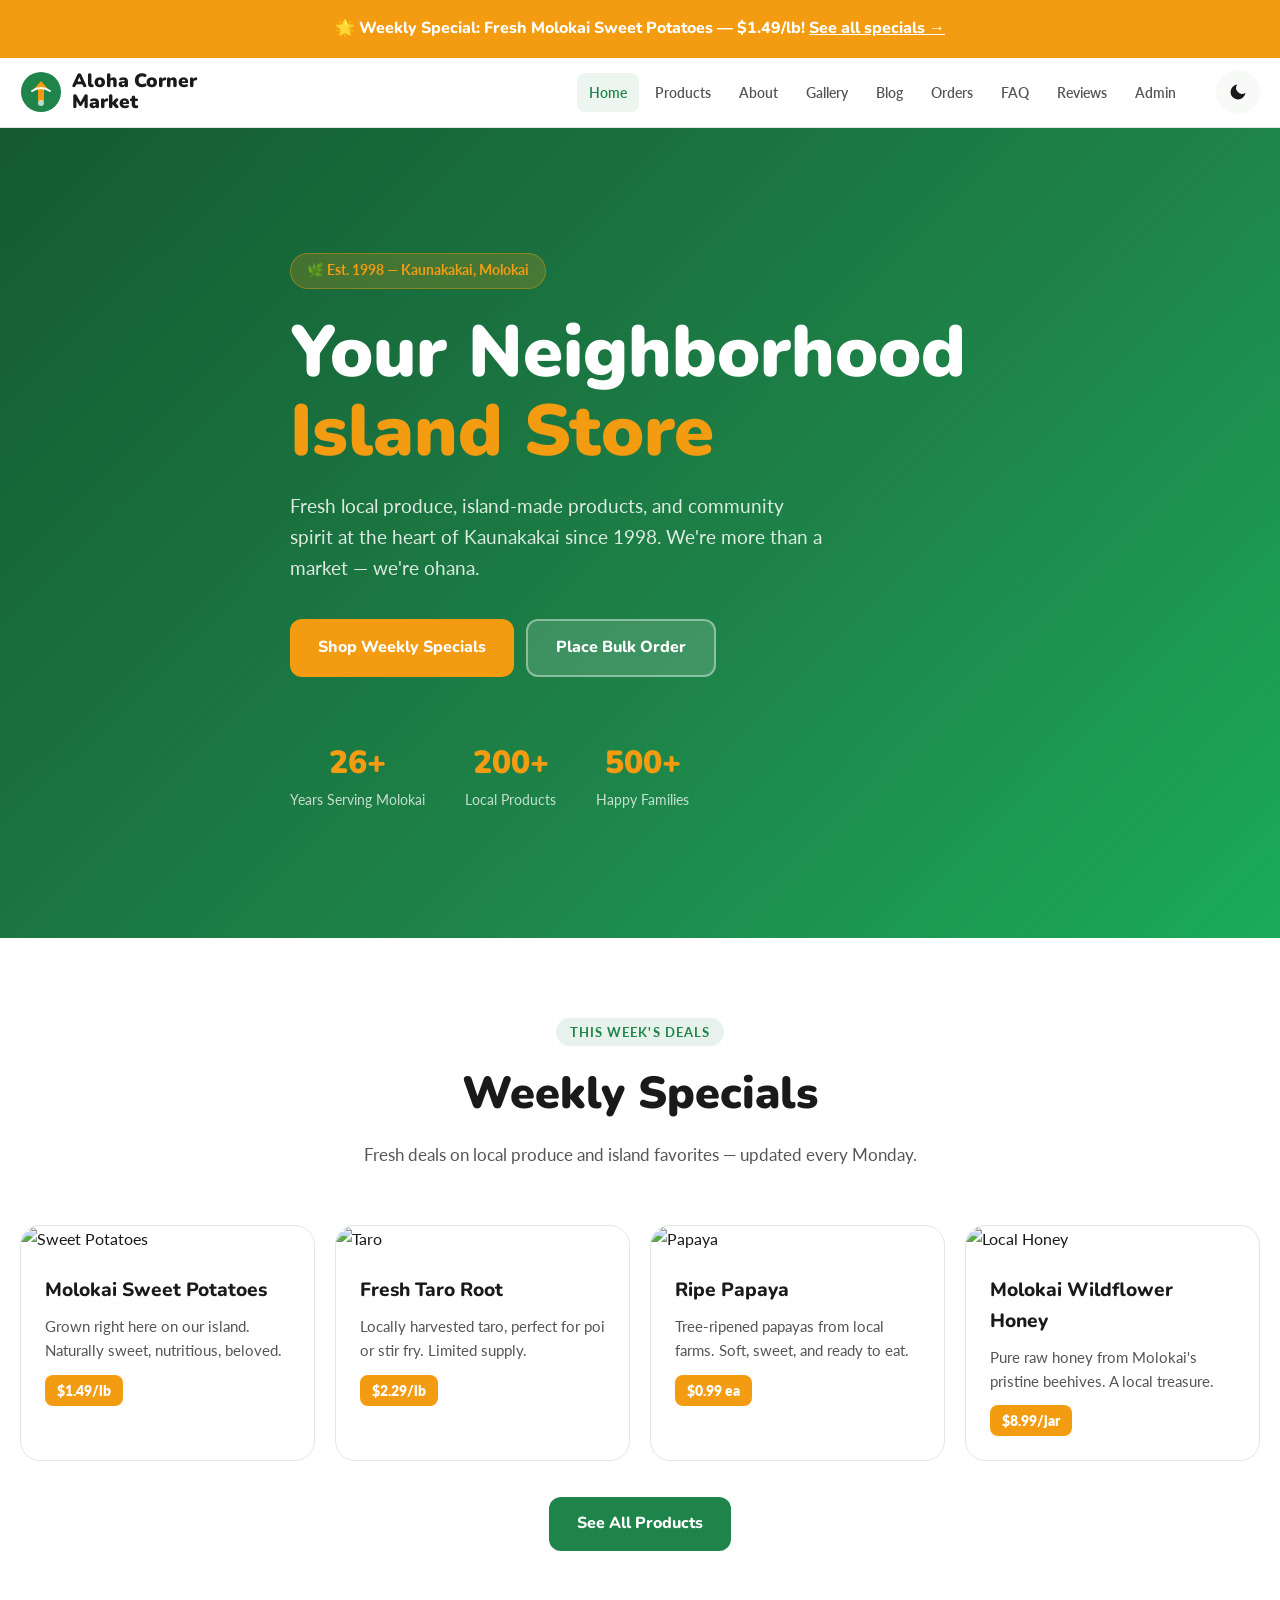
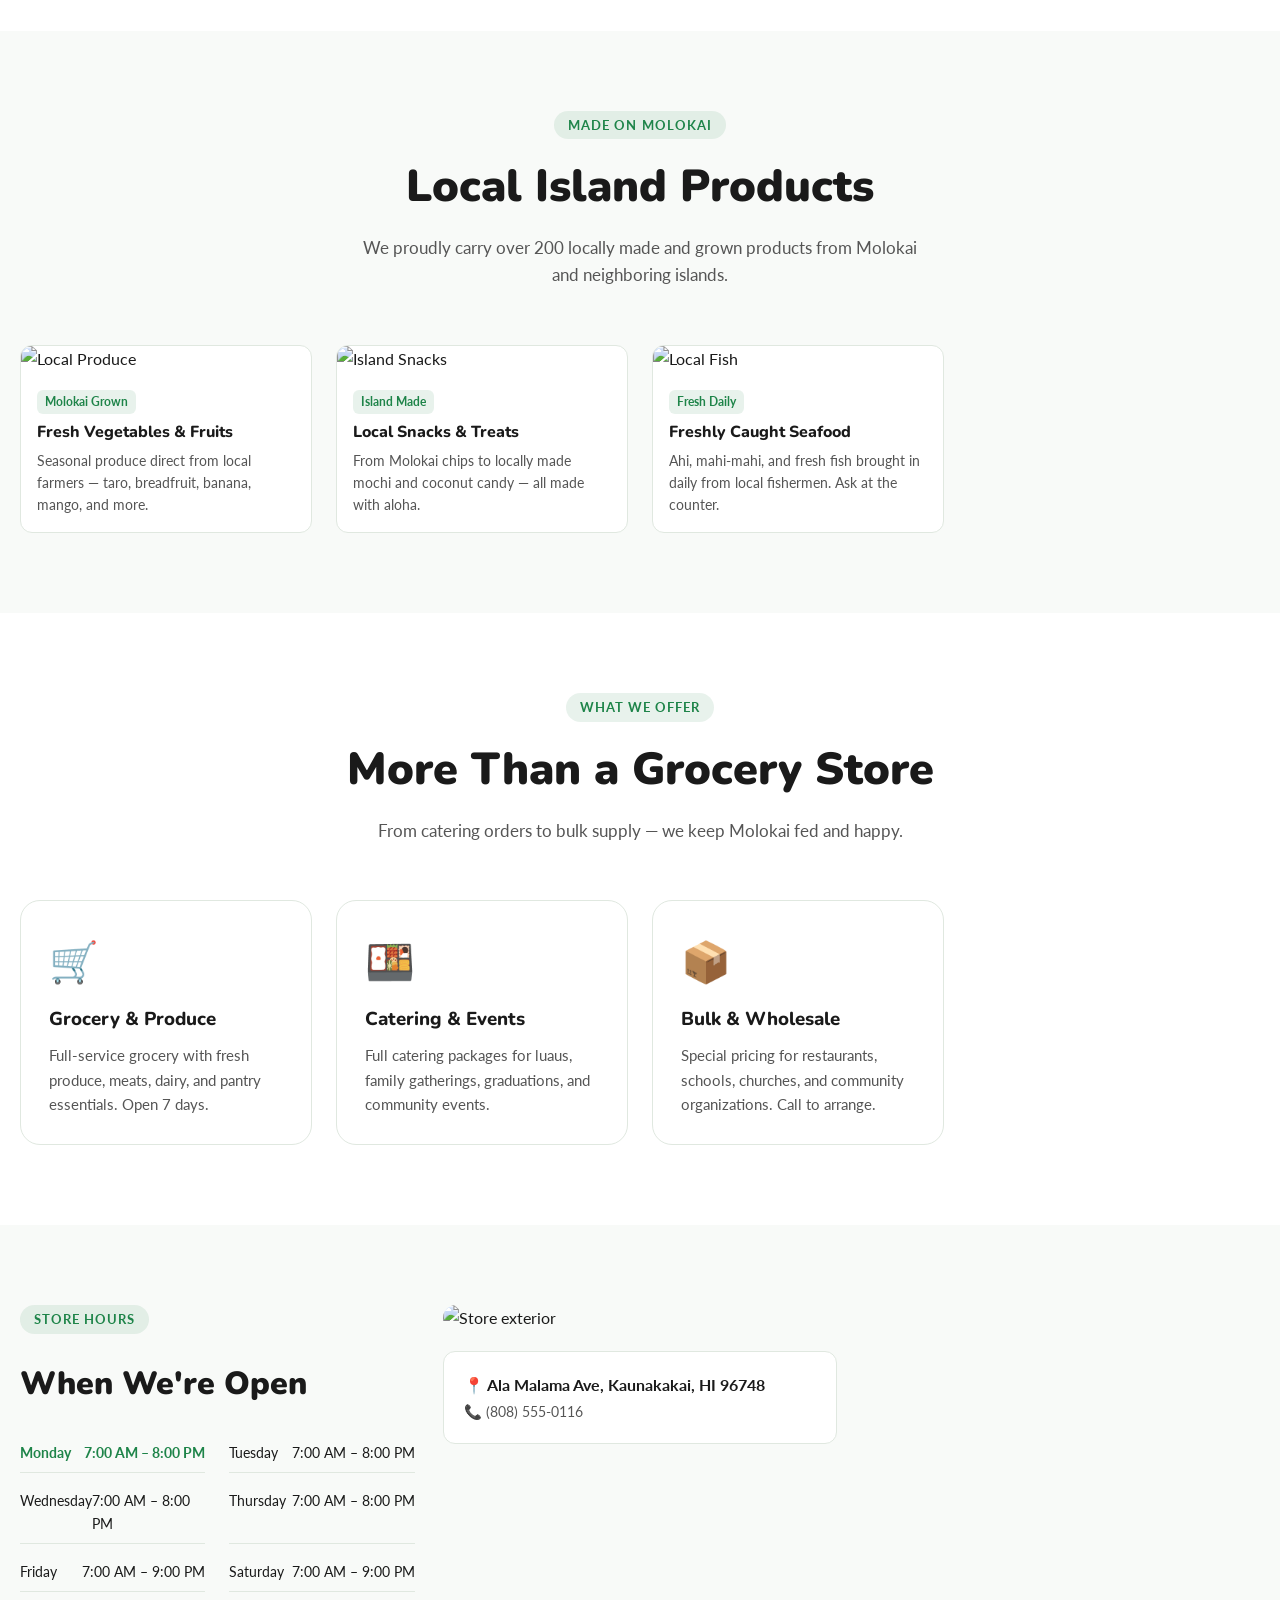
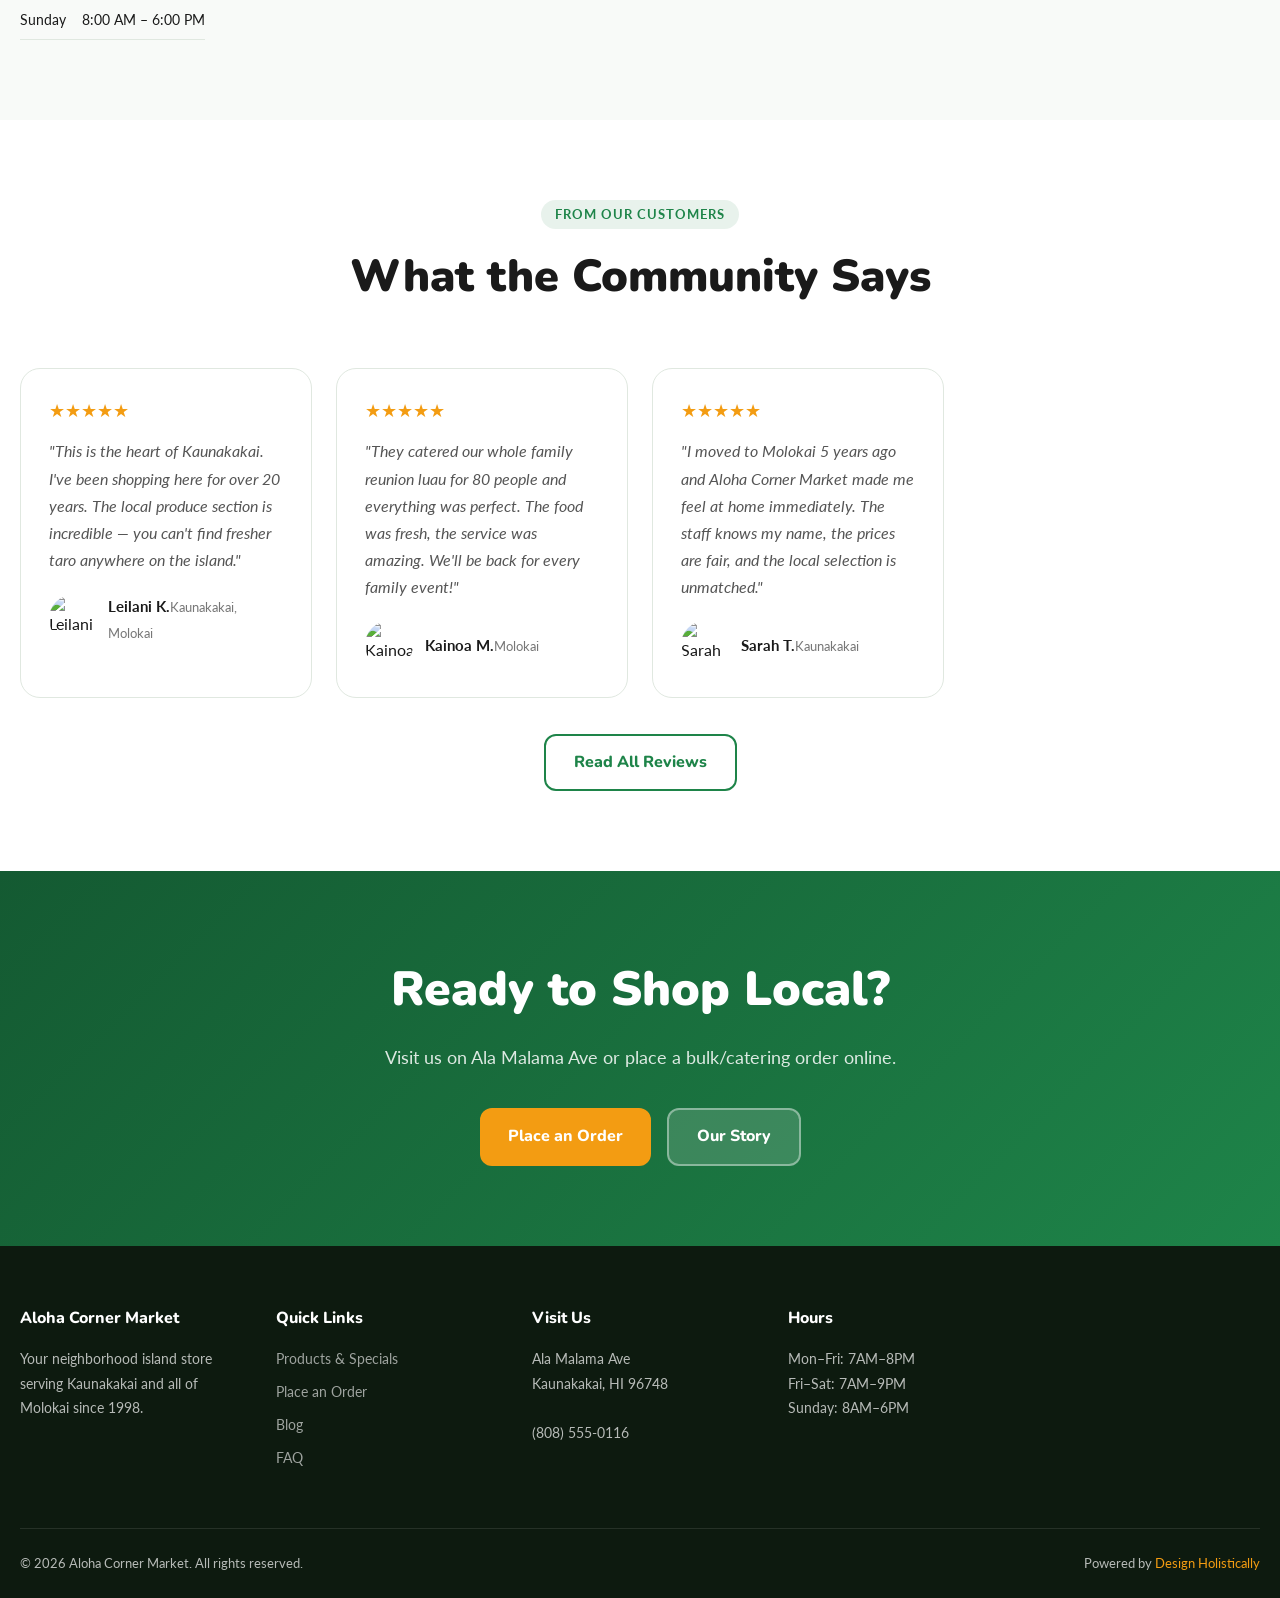
==== index.html @ c691e179 "Initial commit: Aloha Corner Market — Hawaii sample site (Kaunakakai, Molokai)" ====
<!DOCTYPE html>
<html lang="en" data-theme="light">
<head>
<meta charset="UTF-8"><meta name="viewport" content="width=device-width, initial-scale=1.0">
<title>Aloha Corner Market — Your Neighborhood Island Store | Kaunakakai, Molokai</title>
<meta name="description" content="Aloha Corner Market is Molokai's favorite neighborhood grocery store in Kaunakakai. Fresh local produce, island products, weekly specials, catering and bulk orders.">
<meta property="og:title" content="Aloha Corner Market — Your Neighborhood Island Store">
<meta property="og:description" content="Fresh local produce, island products & community spirit. Serving Kaunakakai, Molokai.">
<meta property="og:image" content="https://picsum.photos/1200/630?random=1602">
<meta property="og:type" content="website">
<link rel="stylesheet" href="css/style.css">
<script type="application/ld+json">{"@context":"https://schema.org","@type":"GroceryStore","name":"Aloha Corner Market","image":"https://picsum.photos/800/600?random=1603","address":{"@type":"PostalAddress","streetAddress":"Ala Malama Ave","addressLocality":"Kaunakakai","addressRegion":"HI","postalCode":"96748"},"telephone":"(808) 555-0116","openingHours":["Mo-Sa 07:00-20:00","Su 08:00-18:00"],"priceRange":"$"}</script>
</head>
<body>
<div class="specials-banner">🌟 Weekly Special: Fresh Molokai Sweet Potatoes — $1.49/lb! <a href="services.html">See all specials →</a></div>

<header class="site-header">
  <div class="header-inner">
    <a href="index.html" class="logo-wrap" aria-label="Aloha Corner Market Home">
      <svg width="42" height="42" viewBox="0 0 42 42" fill="none" aria-hidden="true">
        <circle cx="21" cy="21" r="20" fill="#1E8449"/>
        <path d="M21 10 L28 18 L24 18 L24 30 L18 30 L18 18 L14 18 Z" fill="#F39C12"/>
        <path d="M12 20 Q21 14 30 20" stroke="white" stroke-width="2" fill="none" stroke-linecap="round"/>
        <circle cx="21" cy="32" r="3" fill="white" opacity="0.7"/>
      </svg>
      <span>Aloha Corner<br>Market</span>
    </a>
    <nav class="nav-links" aria-label="Main navigation">
      <a href="index.html">Home</a>
      <a href="services.html">Products</a>
      <a href="about.html">About</a>
      <a href="gallery.html">Gallery</a>
      <a href="blog.html">Blog</a>
      <a href="booking.html">Orders</a>
      <a href="faq.html">FAQ</a>
      <a href="reviews.html">Reviews</a>
      <a href="admin.html">Admin</a>
    </nav>
    <div class="header-actions">
      <button class="btn-dark-toggle" id="darkToggle" aria-label="Toggle dark mode">
        <svg viewBox="0 0 24 24"><path d="M21 12.79A9 9 0 1111.21 3 7 7 0 0021 12.79z"/></svg>
      </button>
      <button class="hamburger" id="hamburger" aria-label="Open menu" aria-expanded="false">
        <span></span><span></span><span></span>
      </button>
    </div>
  </div>
</header>
<nav class="mobile-nav" id="mobileNav">
  <a href="index.html">Home</a>
  <a href="services.html">Products</a>
  <a href="about.html">About</a>
  <a href="gallery.html">Gallery</a>
  <a href="blog.html">Blog</a>
  <a href="booking.html">Orders</a>
  <a href="faq.html">FAQ</a>
  <a href="reviews.html">Reviews</a>
  <a href="admin.html">Admin</a>
</nav>

<section class="hero">
  <div class="hero-bg"></div>
  <div class="hero-content">
    <div class="hero-badge">🌿 Est. 1998 — Kaunakakai, Molokai</div>
    <h1>Your Neighborhood <span>Island Store</span></h1>
    <p>Fresh local produce, island-made products, and community spirit at the heart of Kaunakakai since 1998. We're more than a market — we're ohana.</p>
    <div class="hero-ctas">
      <a href="services.html" class="btn btn-accent">Shop Weekly Specials</a>
      <a href="booking.html" class="btn btn-ghost">Place Bulk Order</a>
    </div>
    <div class="hero-stats">
      <div class="hero-stat"><div class="num">26+</div><div class="lbl">Years Serving Molokai</div></div>
      <div class="hero-stat"><div class="num">200+</div><div class="lbl">Local Products</div></div>
      <div class="hero-stat"><div class="num">500+</div><div class="lbl">Happy Families</div></div>
    </div>
  </div>
</section>

<!-- Weekly Specials -->
<section class="section">
  <div class="container">
    <div class="section-header fade-up">
      <div class="section-tag">This Week's Deals</div>
      <h2>Weekly Specials</h2>
      <p>Fresh deals on local produce and island favorites — updated every Monday.</p>
    </div>
    <div class="grid-4">
      <div class="card fade-up">
        <img src="https://picsum.photos/400/300?random=1604" alt="Sweet Potatoes" class="card-img">
        <div class="card-body"><h3>Molokai Sweet Potatoes</h3><p>Grown right here on our island. Naturally sweet, nutritious, beloved.</p><span class="price-tag">$1.49/lb</span></div>
      </div>
      <div class="card fade-up">
        <img src="https://picsum.photos/400/300?random=1605" alt="Taro" class="card-img">
        <div class="card-body"><h3>Fresh Taro Root</h3><p>Locally harvested taro, perfect for poi or stir fry. Limited supply.</p><span class="price-tag">$2.29/lb</span></div>
      </div>
      <div class="card fade-up">
        <img src="https://picsum.photos/400/300?random=1606" alt="Papaya" class="card-img">
        <div class="card-body"><h3>Ripe Papaya</h3><p>Tree-ripened papayas from local farms. Soft, sweet, and ready to eat.</p><span class="price-tag">$0.99 ea</span></div>
      </div>
      <div class="card fade-up">
        <img src="https://picsum.photos/400/300?random=1607" alt="Local Honey" class="card-img">
        <div class="card-body"><h3>Molokai Wildflower Honey</h3><p>Pure raw honey from Molokai's pristine beehives. A local treasure.</p><span class="price-tag">$8.99/jar</span></div>
      </div>
    </div>
    <div style="text-align:center;margin-top:36px"><a href="services.html" class="btn btn-primary">See All Products</a></div>
  </div>
</section>

<!-- Local Products -->
<section class="section section-alt">
  <div class="container">
    <div class="section-header fade-up">
      <div class="section-tag">Made on Molokai</div>
      <h2>Local Island Products</h2>
      <p>We proudly carry over 200 locally made and grown products from Molokai and neighboring islands.</p>
    </div>
    <div class="grid-3">
      <div class="product-card fade-up">
        <img src="https://picsum.photos/400/280?random=1608" alt="Local Produce">
        <div class="product-card-body">
          <div class="local-tag">Molokai Grown</div>
          <h4>Fresh Vegetables & Fruits</h4>
          <p>Seasonal produce direct from local farmers — taro, breadfruit, banana, mango, and more.</p>
        </div>
      </div>
      <div class="product-card fade-up">
        <img src="https://picsum.photos/400/280?random=1609" alt="Island Snacks">
        <div class="product-card-body">
          <div class="local-tag">Island Made</div>
          <h4>Local Snacks & Treats</h4>
          <p>From Molokai chips to locally made mochi and coconut candy — all made with aloha.</p>
        </div>
      </div>
      <div class="product-card fade-up">
        <img src="https://picsum.photos/400/280?random=1610" alt="Local Fish">
        <div class="product-card-body">
          <div class="local-tag">Fresh Daily</div>
          <h4>Freshly Caught Seafood</h4>
          <p>Ahi, mahi-mahi, and fresh fish brought in daily from local fishermen. Ask at the counter.</p>
        </div>
      </div>
    </div>
  </div>
</section>

<!-- Services Overview -->
<section class="section">
  <div class="container">
    <div class="section-header fade-up">
      <div class="section-tag">What We Offer</div>
      <h2>More Than a Grocery Store</h2>
      <p>From catering orders to bulk supply — we keep Molokai fed and happy.</p>
    </div>
    <div class="grid-3">
      <div class="card fade-up" style="padding:28px;border-radius:var(--radius-lg)">
        <div style="font-size:2.5rem;margin-bottom:12px">🛒</div>
        <h3 style="font-family:'Nunito',sans-serif;font-weight:800;margin-bottom:8px">Grocery & Produce</h3>
        <p style="color:var(--text-muted);font-size:0.95rem">Full-service grocery with fresh produce, meats, dairy, and pantry essentials. Open 7 days.</p>
      </div>
      <div class="card fade-up" style="padding:28px;border-radius:var(--radius-lg)">
        <div style="font-size:2.5rem;margin-bottom:12px">🍱</div>
        <h3 style="font-family:'Nunito',sans-serif;font-weight:800;margin-bottom:8px">Catering & Events</h3>
        <p style="color:var(--text-muted);font-size:0.95rem">Full catering packages for luaus, family gatherings, graduations, and community events.</p>
      </div>
      <div class="card fade-up" style="padding:28px;border-radius:var(--radius-lg)">
        <div style="font-size:2.5rem;margin-bottom:12px">📦</div>
        <h3 style="font-family:'Nunito',sans-serif;font-weight:800;margin-bottom:8px">Bulk & Wholesale</h3>
        <p style="color:var(--text-muted);font-size:0.95rem">Special pricing for restaurants, schools, churches, and community organizations. Call to arrange.</p>
      </div>
    </div>
  </div>
</section>

<!-- Hours & Location -->
<section class="section section-alt">
  <div class="container">
    <div class="grid-2">
      <div class="fade-up">
        <div class="section-tag">Store Hours</div>
        <h2 style="font-family:'Nunito',sans-serif;font-weight:900;font-size:2rem;margin:12px 0 24px">When We're Open</h2>
        <div class="hours-grid">
          <div class="hours-row"><span class="today">Monday</span><span class="today">7:00 AM – 8:00 PM</span></div>
          <div class="hours-row"><span>Tuesday</span><span>7:00 AM – 8:00 PM</span></div>
          <div class="hours-row"><span>Wednesday</span><span>7:00 AM – 8:00 PM</span></div>
          <div class="hours-row"><span>Thursday</span><span>7:00 AM – 8:00 PM</span></div>
          <div class="hours-row"><span>Friday</span><span>7:00 AM – 9:00 PM</span></div>
          <div class="hours-row"><span>Saturday</span><span>7:00 AM – 9:00 PM</span></div>
          <div class="hours-row"><span>Sunday</span><span>8:00 AM – 6:00 PM</span></div>
        </div>
      </div>
      <div class="fade-up">
        <img src="https://picsum.photos/600/400?random=1611" alt="Store exterior" style="width:100%;border-radius:var(--radius-lg);object-fit:cover;aspect-ratio:4/3;">
        <div style="margin-top:20px;padding:20px;background:var(--bg-card);border:1px solid var(--border);border-radius:var(--radius)">
          <strong style="font-size:1rem">📍 Ala Malama Ave, Kaunakakai, HI 96748</strong><br>
          <span style="color:var(--text-muted);font-size:0.9rem">📞 (808) 555-0116</span>
        </div>
      </div>
    </div>
  </div>
</section>

<!-- Testimonials -->
<section class="section">
  <div class="container">
    <div class="section-header fade-up">
      <div class="section-tag">From Our Customers</div>
      <h2>What the Community Says</h2>
    </div>
    <div class="grid-3">
      <div class="testimonial-card fade-up">
        <div class="stars">★★★★★</div>
        <p>"This is the heart of Kaunakakai. I've been shopping here for over 20 years. The local produce section is incredible — you can't find fresher taro anywhere on the island."</p>
        <div class="testi-author"><img src="https://picsum.photos/48/48?random=1612" alt="Leilani K"><div><strong>Leilani K.</strong><span>Kaunakakai, Molokai</span></div></div>
      </div>
      <div class="testimonial-card fade-up">
        <div class="stars">★★★★★</div>
        <p>"They catered our whole family reunion luau for 80 people and everything was perfect. The food was fresh, the service was amazing. We'll be back for every family event!"</p>
        <div class="testi-author"><img src="https://picsum.photos/48/48?random=1613" alt="Kainoa M"><div><strong>Kainoa M.</strong><span>Molokai</span></div></div>
      </div>
      <div class="testimonial-card fade-up">
        <div class="stars">★★★★★</div>
        <p>"I moved to Molokai 5 years ago and Aloha Corner Market made me feel at home immediately. The staff knows my name, the prices are fair, and the local selection is unmatched."</p>
        <div class="testi-author"><img src="https://picsum.photos/48/48?random=1614" alt="Sarah T"><div><strong>Sarah T.</strong><span>Kaunakakai</span></div></div>
      </div>
    </div>
    <div style="text-align:center;margin-top:36px"><a href="reviews.html" class="btn btn-outline">Read All Reviews</a></div>
  </div>
</section>

<!-- CTA -->
<section class="cta-section">
  <div class="container">
    <h2>Ready to Shop Local?</h2>
    <p>Visit us on Ala Malama Ave or place a bulk/catering order online.</p>
    <div style="display:flex;gap:16px;justify-content:center;flex-wrap:wrap">
      <a href="booking.html" class="btn btn-accent">Place an Order</a>
      <a href="about.html" class="btn btn-ghost">Our Story</a>
    </div>
  </div>
</section>

<footer class="site-footer">
  <div class="footer-grid">
    <div class="footer-col">
      <h4>Aloha Corner Market</h4>
      <p>Your neighborhood island store serving Kaunakakai and all of Molokai since 1998.</p>
    </div>
    <div class="footer-col">
      <h4>Quick Links</h4>
      <a href="services.html">Products & Specials</a>
      <a href="booking.html">Place an Order</a>
      <a href="blog.html">Blog</a>
      <a href="faq.html">FAQ</a>
    </div>
    <div class="footer-col">
      <h4>Visit Us</h4>
      <p>Ala Malama Ave<br>Kaunakakai, HI 96748<br><br>(808) 555-0116</p>
    </div>
    <div class="footer-col">
      <h4>Hours</h4>
      <p>Mon–Fri: 7AM–8PM<br>Fri–Sat: 7AM–9PM<br>Sunday: 8AM–6PM</p>
    </div>
  </div>
  <div class="footer-bottom">
    <span>© 2026 Aloha Corner Market. All rights reserved.</span>
    <span>Powered by <a href="https://designholistically.com" target="_blank">Design Holistically</a></span>
  </div>
</footer>
<button class="back-to-top" id="backToTop" aria-label="Back to top">↑</button>
<script src="js/main.js"></script>
</body>
</html>
---- css/style.css ----
@import url('https://fonts.googleapis.com/css2?family=Nunito:wght@400;600;700;800;900&family=Lato:wght@400;700&display=swap');

:root {
  --primary: #1E8449;
  --primary-dark: #145a32;
  --primary-light: #27ae60;
  --accent: #F39C12;
  --accent-dark: #d68910;
  --bg: #ffffff;
  --bg-alt: #f8faf8;
  --bg-card: #ffffff;
  --text: #1a1a1a;
  --text-muted: #555;
  --text-light: #777;
  --border: #e0e8e0;
  --shadow: 0 2px 16px rgba(30,132,73,0.08);
  --shadow-lg: 0 8px 40px rgba(30,132,73,0.13);
  --radius: 12px;
  --radius-lg: 20px;
  --header-h: 70px;
  --transition: 0.3s cubic-bezier(0.4,0,0.2,1);
}

[data-theme="dark"] {
  --bg: #0f1a12;
  --bg-alt: #162019;
  --bg-card: #1a2d1c;
  --text: #edf7ef;
  --text-muted: #a8c4aa;
  --text-light: #7a9e7e;
  --border: #2a4030;
  --shadow: 0 2px 16px rgba(0,0,0,0.3);
  --shadow-lg: 0 8px 40px rgba(0,0,0,0.4);
}

*, *::before, *::after { box-sizing: border-box; margin: 0; padding: 0; }
html { scroll-behavior: smooth; font-size: 16px; }
body { font-family: 'Lato', sans-serif; background: var(--bg); color: var(--text); line-height: 1.6; transition: background var(--transition), color var(--transition); }

/* HEADER */
.site-header {
  position: sticky; top: 0; z-index: 1000;
  height: var(--header-h);
  background: rgba(255,255,255,0.92);
  backdrop-filter: blur(12px);
  border-bottom: 1px solid var(--border);
  display: flex; align-items: center;
  transition: background var(--transition);
}
[data-theme="dark"] .site-header { background: rgba(15,26,18,0.92); }
.header-inner { width: 100%; max-width: 1280px; margin: 0 auto; padding: 0 20px; display: flex; align-items: center; gap: 16px; }
.logo-wrap { display: flex; align-items: center; gap: 10px; text-decoration: none; color: var(--text); }
.logo-wrap span { font-family: 'Nunito', sans-serif; font-weight: 900; font-size: 1.2rem; line-height: 1.1; }
.nav-links { display: flex; align-items: center; gap: 4px; margin-left: auto; }
.nav-links a { padding: 8px 12px; border-radius: 8px; text-decoration: none; color: var(--text-muted); font-weight: 600; font-size: 0.9rem; transition: color var(--transition), background var(--transition); white-space: nowrap; }
.nav-links a:hover, .nav-links a.active { color: var(--primary); background: rgba(30,132,73,0.08); }
.header-actions { display: flex; align-items: center; gap: 8px; margin-left: 12px; }
.btn-dark-toggle { width: 44px; height: 44px; border: none; background: var(--bg-alt); border-radius: 50%; cursor: pointer; display: flex; align-items: center; justify-content: center; transition: background var(--transition); }
.btn-dark-toggle:hover { background: var(--border); }
.btn-dark-toggle svg { width: 20px; height: 20px; fill: var(--text); transition: fill var(--transition); }
.hamburger { display: none; flex-direction: column; gap: 5px; background: none; border: none; cursor: pointer; padding: 10px; width: 44px; height: 44px; align-items: center; justify-content: center; }
.hamburger span { display: block; width: 22px; height: 2px; background: var(--text); border-radius: 2px; transition: all var(--transition); }

/* MOBILE NAV */
.mobile-nav { display: none; position: fixed; inset: 0; top: var(--header-h); background: var(--bg); z-index: 999; padding: 24px 20px; flex-direction: column; gap: 8px; overflow-y: auto; }
.mobile-nav.open { display: flex; }
.mobile-nav a { padding: 14px 16px; border-radius: var(--radius); text-decoration: none; color: var(--text); font-weight: 700; font-size: 1.1rem; border: 1px solid var(--border); }
.mobile-nav a:hover { background: var(--primary); color: #fff; border-color: var(--primary); }

/* BUTTONS */
.btn { display: inline-flex; align-items: center; justify-content: center; gap: 8px; padding: 14px 28px; border-radius: var(--radius); font-family: 'Nunito', sans-serif; font-weight: 800; font-size: 1rem; cursor: pointer; text-decoration: none; border: none; transition: all var(--transition); min-height: 44px; }
.btn-primary { background: var(--primary); color: #fff; }
.btn-primary:hover { background: var(--primary-dark); transform: translateY(-2px); box-shadow: 0 6px 20px rgba(30,132,73,0.35); }
.btn-accent { background: var(--accent); color: #fff; }
.btn-accent:hover { background: var(--accent-dark); transform: translateY(-2px); }
.btn-outline { background: transparent; border: 2px solid var(--primary); color: var(--primary); }
.btn-outline:hover { background: var(--primary); color: #fff; }
.btn-ghost { background: rgba(255,255,255,0.15); color: #fff; border: 2px solid rgba(255,255,255,0.4); }
.btn-ghost:hover { background: rgba(255,255,255,0.25); }

/* HERO */
.hero { min-height: 90vh; display: flex; align-items: center; position: relative; overflow: hidden; background: linear-gradient(135deg, var(--primary-dark) 0%, var(--primary) 60%, #1aab5a 100%); }
.hero-bg { position: absolute; inset: 0; background-image: url('https://picsum.photos/1280/900?random=1601'); background-size: cover; background-position: center; opacity: 0.18; }
.hero-content { position: relative; z-index: 2; max-width: 1280px; margin: 0 auto; padding: 80px 20px; }
.hero-badge { display: inline-flex; align-items: center; gap: 8px; background: rgba(243,156,18,0.2); border: 1px solid rgba(243,156,18,0.4); color: var(--accent); padding: 6px 16px; border-radius: 100px; font-weight: 700; font-size: 0.85rem; margin-bottom: 24px; }
.hero h1 { font-family: 'Nunito', sans-serif; font-weight: 900; font-size: clamp(2.4rem, 6vw, 4.5rem); color: #fff; line-height: 1.1; margin-bottom: 20px; max-width: 700px; }
.hero h1 span { color: var(--accent); }
.hero p { font-size: 1.2rem; color: rgba(255,255,255,0.85); max-width: 540px; margin-bottom: 36px; }
.hero-ctas { display: flex; flex-wrap: wrap; gap: 12px; }
.hero-stats { display: flex; gap: 40px; margin-top: 60px; flex-wrap: wrap; }
.hero-stat { text-align: center; }
.hero-stat .num { font-family: 'Nunito', sans-serif; font-weight: 900; font-size: 2rem; color: var(--accent); }
.hero-stat .lbl { font-size: 0.85rem; color: rgba(255,255,255,0.75); margin-top: 2px; }

/* SECTIONS */
.section { padding: 80px 20px; }
.section-alt { background: var(--bg-alt); }
.container { max-width: 1280px; margin: 0 auto; }
.section-header { text-align: center; margin-bottom: 56px; }
.section-tag { display: inline-block; background: rgba(30,132,73,0.1); color: var(--primary); padding: 4px 14px; border-radius: 100px; font-size: 0.8rem; font-weight: 700; text-transform: uppercase; letter-spacing: 0.08em; margin-bottom: 12px; }
.section-header h2 { font-family: 'Nunito', sans-serif; font-weight: 900; font-size: clamp(1.8rem, 4vw, 2.8rem); margin-bottom: 12px; color: var(--text); }
.section-header p { color: var(--text-muted); font-size: 1.05rem; max-width: 560px; margin: 0 auto; }

/* CARDS */
.card { background: var(--bg-card); border: 1px solid var(--border); border-radius: var(--radius-lg); overflow: hidden; transition: transform var(--transition), box-shadow var(--transition); }
.card:hover { transform: translateY(-4px); box-shadow: var(--shadow-lg); }
.card-img { width: 100%; height: 200px; object-fit: cover; }
.card-body { padding: 24px; }
.card-body h3 { font-family: 'Nunito', sans-serif; font-weight: 800; font-size: 1.2rem; margin-bottom: 8px; }
.card-body p { color: var(--text-muted); font-size: 0.95rem; line-height: 1.6; }
.price-tag { display: inline-block; background: var(--accent); color: #fff; padding: 4px 12px; border-radius: 8px; font-weight: 800; font-size: 0.9rem; margin-top: 12px; }

/* GRID LAYOUTS */
.grid-3 { display: grid; grid-template-columns: repeat(auto-fill, minmax(280px, 1fr)); gap: 24px; }
.grid-4 { display: grid; grid-template-columns: repeat(auto-fill, minmax(240px, 1fr)); gap: 20px; }
.grid-2 { display: grid; grid-template-columns: repeat(auto-fill, minmax(380px, 1fr)); gap: 28px; }

/* TESTIMONIALS */
.testimonial-card { background: var(--bg-card); border: 1px solid var(--border); border-radius: var(--radius-lg); padding: 28px; }
.stars { color: var(--accent); font-size: 1.1rem; margin-bottom: 12px; }
.testimonial-card p { color: var(--text-muted); font-style: italic; margin-bottom: 20px; line-height: 1.7; }
.testi-author { display: flex; align-items: center; gap: 12px; }
.testi-author img { width: 48px; height: 48px; border-radius: 50%; object-fit: cover; }
.testi-author strong { font-weight: 700; font-size: 0.95rem; }
.testi-author span { font-size: 0.82rem; color: var(--text-light); }

/* SPECIALS BANNER */
.specials-banner { background: var(--accent); color: #fff; padding: 16px 20px; text-align: center; font-family: 'Nunito', sans-serif; font-weight: 800; font-size: 1rem; }
.specials-banner a { color: #fff; text-decoration: underline; }

/* HOURS WIDGET */
.hours-grid { display: grid; grid-template-columns: 1fr 1fr; gap: 8px 24px; }
.hours-row { display: flex; justify-content: space-between; padding: 8px 0; border-bottom: 1px solid var(--border); font-size: 0.9rem; }
.hours-row .today { font-weight: 700; color: var(--primary); }

/* SERVICES HERO */
.page-hero { background: linear-gradient(135deg, var(--primary-dark), var(--primary)); padding: 80px 20px; text-align: center; color: #fff; }
.page-hero h1 { font-family: 'Nunito', sans-serif; font-weight: 900; font-size: clamp(2rem, 5vw, 3.5rem); margin-bottom: 12px; }
.page-hero p { font-size: 1.1rem; opacity: 0.85; max-width: 500px; margin: 0 auto; }

/* BLOG */
.blog-card { background: var(--bg-card); border: 1px solid var(--border); border-radius: var(--radius-lg); overflow: hidden; transition: transform var(--transition), box-shadow var(--transition); }
.blog-card:hover { transform: translateY(-4px); box-shadow: var(--shadow-lg); }
.blog-card img { width: 100%; height: 220px; object-fit: cover; }
.blog-card-body { padding: 24px; }
.blog-meta { display: flex; gap: 12px; align-items: center; margin-bottom: 10px; flex-wrap: wrap; }
.blog-cat { background: rgba(30,132,73,0.1); color: var(--primary); padding: 3px 10px; border-radius: 100px; font-size: 0.78rem; font-weight: 700; }
.blog-date { font-size: 0.82rem; color: var(--text-light); }
.blog-card-body h3 { font-family: 'Nunito', sans-serif; font-weight: 800; font-size: 1.1rem; margin-bottom: 8px; line-height: 1.35; }
.blog-card-body p { color: var(--text-muted); font-size: 0.9rem; }
.blog-card-body a { display: inline-flex; align-items: center; gap: 6px; color: var(--primary); font-weight: 700; text-decoration: none; margin-top: 14px; font-size: 0.9rem; }

/* FAQ */
.faq-item { border: 1px solid var(--border); border-radius: var(--radius); margin-bottom: 12px; overflow: hidden; }
.faq-question { padding: 18px 20px; cursor: pointer; display: flex; justify-content: space-between; align-items: center; font-weight: 700; background: var(--bg-card); transition: background var(--transition); }
.faq-question:hover { background: var(--bg-alt); }
.faq-answer { padding: 0 20px; max-height: 0; overflow: hidden; transition: max-height 0.4s ease, padding 0.3s; color: var(--text-muted); line-height: 1.7; font-size: 0.95rem; }
.faq-answer.open { max-height: 400px; padding: 16px 20px; }
.faq-icon { font-size: 1.2rem; color: var(--primary); transition: transform var(--transition); }
.faq-item.open .faq-icon { transform: rotate(45deg); }

/* REVIEWS */
.review-card { background: var(--bg-card); border: 1px solid var(--border); border-radius: var(--radius-lg); padding: 24px; }
.review-platform { font-size: 0.8rem; color: var(--text-light); margin-bottom: 8px; }
.review-text { color: var(--text-muted); font-style: italic; margin: 12px 0 16px; line-height: 1.7; font-size: 0.95rem; }
.reviewer { display: flex; align-items: center; gap: 10px; }
.reviewer img { width: 44px; height: 44px; border-radius: 50%; object-fit: cover; }
.reviewer strong { font-size: 0.9rem; }
.reviewer span { font-size: 0.78rem; color: var(--text-light); }

/* GALLERY */
.gallery-grid { display: grid; grid-template-columns: repeat(auto-fill, minmax(260px, 1fr)); gap: 16px; }
.gallery-item { border-radius: var(--radius); overflow: hidden; aspect-ratio: 4/3; position: relative; cursor: pointer; }
.gallery-item img { width: 100%; height: 100%; object-fit: cover; transition: transform 0.4s ease; }
.gallery-item:hover img { transform: scale(1.05); }
.gallery-overlay { position: absolute; inset: 0; background: rgba(30,132,73,0.7); opacity: 0; display: flex; align-items: center; justify-content: center; color: #fff; font-weight: 700; font-size: 0.9rem; transition: opacity var(--transition); }
.gallery-item:hover .gallery-overlay { opacity: 1; }

/* BOOKING FORM */
.booking-steps { display: flex; justify-content: center; gap: 0; margin-bottom: 48px; flex-wrap: wrap; }
.step-indicator { display: flex; align-items: center; }
.step-dot { width: 36px; height: 36px; border-radius: 50%; display: flex; align-items: center; justify-content: center; font-weight: 800; font-size: 0.85rem; border: 2px solid var(--border); background: var(--bg-card); color: var(--text-muted); transition: all var(--transition); }
.step-dot.active { background: var(--primary); border-color: var(--primary); color: #fff; }
.step-dot.done { background: var(--accent); border-color: var(--accent); color: #fff; }
.step-line { width: 60px; height: 2px; background: var(--border); }
.step-line.done { background: var(--accent); }
.booking-form-wrap { max-width: 640px; margin: 0 auto; background: var(--bg-card); border: 1px solid var(--border); border-radius: var(--radius-lg); padding: 40px 32px; }
.form-step { display: none; }
.form-step.active { display: block; }
.form-step h3 { font-family: 'Nunito', sans-serif; font-weight: 900; font-size: 1.5rem; margin-bottom: 24px; }
.form-group { margin-bottom: 20px; }
.form-group label { display: block; font-weight: 700; margin-bottom: 6px; font-size: 0.9rem; }
.form-group input, .form-group select, .form-group textarea { width: 100%; padding: 12px 16px; border: 1px solid var(--border); border-radius: var(--radius); background: var(--bg); color: var(--text); font-size: 0.95rem; font-family: inherit; transition: border-color var(--transition); }
.form-group input:focus, .form-group select:focus, .form-group textarea:focus { outline: none; border-color: var(--primary); box-shadow: 0 0 0 3px rgba(30,132,73,0.1); }
.service-options { display: grid; grid-template-columns: 1fr 1fr; gap: 12px; }
.service-opt { border: 2px solid var(--border); border-radius: var(--radius); padding: 16px; cursor: pointer; transition: all var(--transition); text-align: center; }
.service-opt:hover, .service-opt.selected { border-color: var(--primary); background: rgba(30,132,73,0.05); }
.service-opt strong { display: block; font-weight: 800; font-size: 0.95rem; margin-bottom: 4px; }
.service-opt span { font-size: 0.8rem; color: var(--text-muted); }
.form-nav { display: flex; gap: 12px; margin-top: 28px; }
.confirmation-box { text-align: center; padding: 20px; }
.confirmation-box svg { width: 64px; height: 64px; margin-bottom: 16px; }

/* ADMIN */
.admin-sidebar { width: 240px; background: var(--bg-card); border-right: 1px solid var(--border); min-height: 100vh; padding: 24px 0; flex-shrink: 0; }
.admin-layout { display: flex; }
.admin-main { flex: 1; padding: 32px; overflow-x: auto; }
.admin-nav a { display: flex; align-items: center; gap: 10px; padding: 12px 20px; color: var(--text-muted); text-decoration: none; font-weight: 600; font-size: 0.9rem; transition: all var(--transition); }
.admin-nav a:hover, .admin-nav a.active { color: var(--primary); background: rgba(30,132,73,0.08); border-left: 3px solid var(--primary); }
.stat-card { background: var(--bg-card); border: 1px solid var(--border); border-radius: var(--radius); padding: 20px 24px; }
.stat-card .val { font-family: 'Nunito', sans-serif; font-weight: 900; font-size: 2rem; color: var(--primary); }
.stat-card .label { font-size: 0.85rem; color: var(--text-muted); margin-top: 4px; }
.admin-table { width: 100%; border-collapse: collapse; background: var(--bg-card); border-radius: var(--radius); overflow: hidden; font-size: 0.9rem; }
.admin-table th { background: var(--bg-alt); padding: 12px 16px; text-align: left; font-weight: 700; font-size: 0.82rem; text-transform: uppercase; letter-spacing: 0.04em; color: var(--text-muted); }
.admin-table td { padding: 12px 16px; border-top: 1px solid var(--border); }
.badge { display: inline-block; padding: 3px 10px; border-radius: 100px; font-size: 0.78rem; font-weight: 700; }
.badge-green { background: rgba(30,132,73,0.1); color: var(--primary); }
.badge-yellow { background: rgba(243,156,18,0.15); color: #b7770d; }
.badge-red { background: rgba(192,57,43,0.1); color: #c0392b; }
.login-overlay { position: fixed; inset: 0; background: var(--bg); z-index: 9999; display: flex; align-items: center; justify-content: center; }
.login-box { background: var(--bg-card); border: 1px solid var(--border); border-radius: var(--radius-lg); padding: 48px 40px; width: 100%; max-width: 420px; text-align: center; }
.login-box h2 { font-family: 'Nunito', sans-serif; font-weight: 900; font-size: 1.8rem; margin-bottom: 8px; }
.login-box p { color: var(--text-muted); margin-bottom: 28px; }

/* BLOG ARTICLE */
.article-hero { height: 400px; position: relative; overflow: hidden; }
.article-hero img { width: 100%; height: 100%; object-fit: cover; }
.article-hero-overlay { position: absolute; inset: 0; background: linear-gradient(to top, rgba(0,0,0,0.7), transparent); display: flex; align-items: flex-end; padding: 40px; }
.article-hero-overlay h1 { font-family: 'Nunito', sans-serif; font-weight: 900; font-size: clamp(1.6rem, 3.5vw, 2.6rem); color: #fff; max-width: 800px; line-height: 1.2; }
.article-body { max-width: 760px; margin: 0 auto; padding: 48px 20px; }
.article-body h2 { font-family: 'Nunito', sans-serif; font-weight: 800; font-size: 1.5rem; margin: 32px 0 12px; color: var(--text); }
.article-body h3 { font-family: 'Nunito', sans-serif; font-weight: 700; font-size: 1.2rem; margin: 24px 0 8px; }
.article-body p { color: var(--text-muted); line-height: 1.8; margin-bottom: 20px; }
.article-body ul, .article-body ol { color: var(--text-muted); padding-left: 28px; margin-bottom: 20px; line-height: 1.8; }
.article-meta { display: flex; gap: 16px; flex-wrap: wrap; align-items: center; padding: 20px 0; border-bottom: 1px solid var(--border); margin-bottom: 32px; }
.article-img-mid { width: 100%; border-radius: var(--radius); margin: 24px 0; aspect-ratio: 16/9; object-fit: cover; }

/* CTA SECTION */
.cta-section { background: linear-gradient(135deg, var(--primary-dark), var(--primary)); color: #fff; padding: 80px 20px; text-align: center; }
.cta-section h2 { font-family: 'Nunito', sans-serif; font-weight: 900; font-size: clamp(2rem, 4vw, 3rem); margin-bottom: 16px; }
.cta-section p { font-size: 1.1rem; opacity: 0.85; margin-bottom: 36px; }

/* FOOTER */
.site-footer { background: #0d1a0f; color: rgba(255,255,255,0.7); padding: 60px 20px 24px; }
.footer-grid { display: grid; grid-template-columns: repeat(auto-fill, minmax(200px, 1fr)); gap: 40px; max-width: 1280px; margin: 0 auto 48px; }
.footer-col h4 { font-family: 'Nunito', sans-serif; font-weight: 800; color: #fff; margin-bottom: 16px; font-size: 1rem; }
.footer-col a { display: block; color: rgba(255,255,255,0.6); text-decoration: none; margin-bottom: 10px; font-size: 0.9rem; transition: color var(--transition); }
.footer-col a:hover { color: var(--accent); }
.footer-col p { font-size: 0.9rem; line-height: 1.7; }
.footer-bottom { max-width: 1280px; margin: 0 auto; padding-top: 24px; border-top: 1px solid rgba(255,255,255,0.1); display: flex; justify-content: space-between; align-items: center; flex-wrap: wrap; gap: 12px; font-size: 0.82rem; }
.footer-bottom a { color: var(--accent); text-decoration: none; }

/* BACK TO TOP */
.back-to-top { position: fixed; bottom: 28px; right: 28px; width: 44px; height: 44px; background: var(--primary); color: #fff; border: none; border-radius: 50%; cursor: pointer; display: flex; align-items: center; justify-content: center; font-size: 1.2rem; opacity: 0; transform: translateY(20px); transition: all var(--transition); z-index: 900; box-shadow: var(--shadow-lg); }
.back-to-top.visible { opacity: 1; transform: translateY(0); }
.back-to-top:hover { background: var(--primary-dark); transform: translateY(-2px); }

/* ANIMATIONS */
.fade-up { opacity: 0; transform: translateY(30px); transition: opacity 0.6s ease, transform 0.6s ease; }
.fade-up.visible { opacity: 1; transform: translateY(0); }
.fade-left { opacity: 0; transform: translateX(-30px); transition: opacity 0.6s ease, transform 0.6s ease; }
.fade-left.visible { opacity: 1; transform: translateX(0); }

/* ABOUT */
.about-story { display: grid; grid-template-columns: 1fr 1fr; gap: 60px; align-items: center; }
.about-story img { width: 100%; border-radius: var(--radius-lg); aspect-ratio: 4/3; object-fit: cover; }
.values-grid { display: grid; grid-template-columns: repeat(auto-fill, minmax(220px, 1fr)); gap: 24px; }
.value-card { background: var(--bg-card); border: 1px solid var(--border); border-radius: var(--radius); padding: 28px 24px; text-align: center; }
.value-icon { font-size: 2.5rem; margin-bottom: 12px; }
.value-card h3 { font-family: 'Nunito', sans-serif; font-weight: 800; margin-bottom: 8px; }
.value-card p { color: var(--text-muted); font-size: 0.9rem; }
.team-grid { display: grid; grid-template-columns: repeat(auto-fill, minmax(220px, 1fr)); gap: 24px; }
.team-card { background: var(--bg-card); border: 1px solid var(--border); border-radius: var(--radius-lg); overflow: hidden; text-align: center; transition: transform var(--transition); }
.team-card:hover { transform: translateY(-4px); }
.team-card img { width: 100%; height: 220px; object-fit: cover; }
.team-card-body { padding: 20px; }
.team-card-body strong { display: block; font-family: 'Nunito', sans-serif; font-weight: 800; font-size: 1rem; margin-bottom: 4px; }
.team-card-body span { font-size: 0.85rem; color: var(--text-muted); }

/* SPECIALS SECTION */
.special-badge { background: var(--accent); color: #fff; font-size: 0.75rem; font-weight: 800; padding: 3px 8px; border-radius: 6px; margin-left: 8px; }

/* LOCAL PRODUCTS */
.product-card { background: var(--bg-card); border: 1px solid var(--border); border-radius: var(--radius); overflow: hidden; transition: transform var(--transition), box-shadow var(--transition); }
.product-card:hover { transform: translateY(-3px); box-shadow: var(--shadow-lg); }
.product-card img { width: 100%; height: 180px; object-fit: cover; }
.product-card-body { padding: 16px; }
.product-card-body h4 { font-family: 'Nunito', sans-serif; font-weight: 800; margin-bottom: 6px; }
.product-card-body p { font-size: 0.85rem; color: var(--text-muted); }
.local-tag { display: inline-block; background: rgba(30,132,73,0.1); color: var(--primary); font-size: 0.75rem; font-weight: 700; padding: 2px 8px; border-radius: 6px; margin-bottom: 6px; }

@media (max-width: 768px) {
  .nav-links { display: none; }
  .hamburger { display: flex; }
  .about-story { grid-template-columns: 1fr; gap: 32px; }
  .service-options { grid-template-columns: 1fr; }
  .admin-sidebar { display: none; }
  .booking-form-wrap { padding: 28px 20px; }
  .hero-stats { gap: 24px; }
  .grid-2 { grid-template-columns: 1fr; }
  .step-line { width: 30px; }
  .footer-bottom { flex-direction: column; text-align: center; }
}
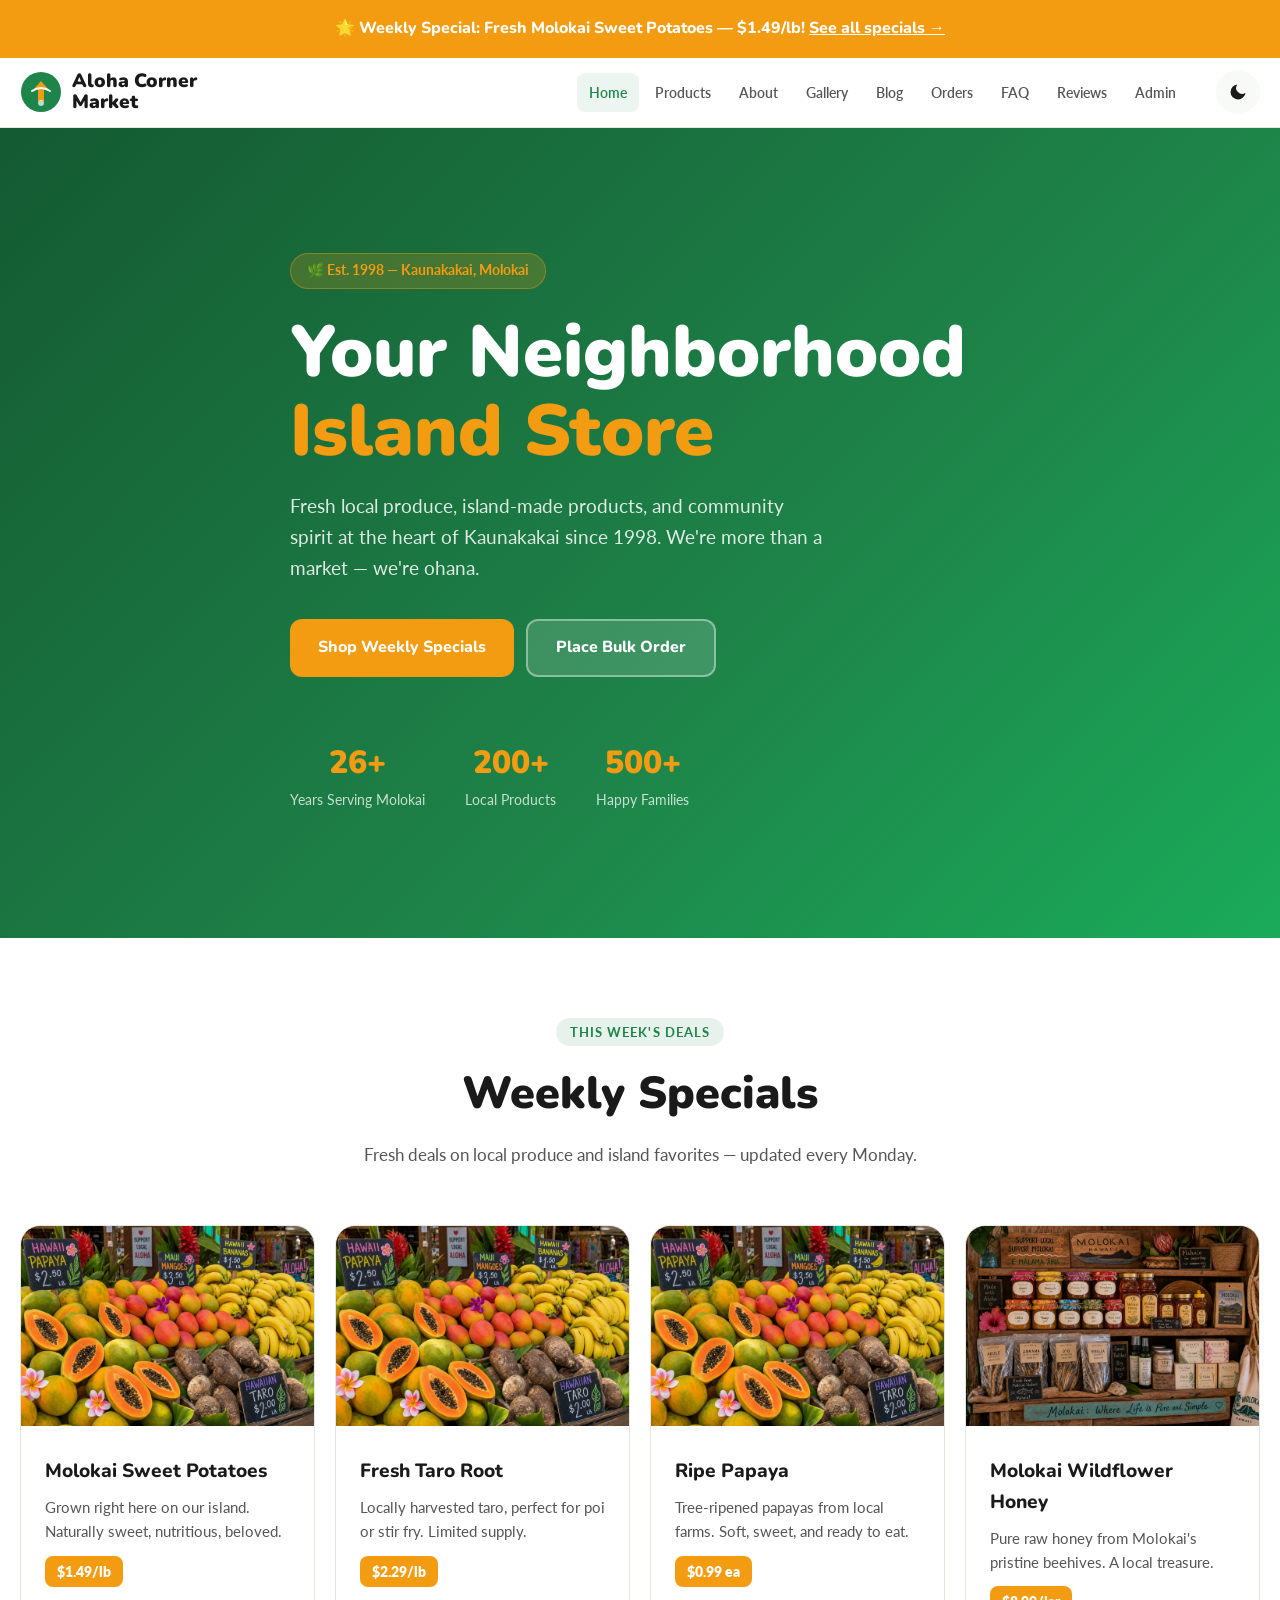
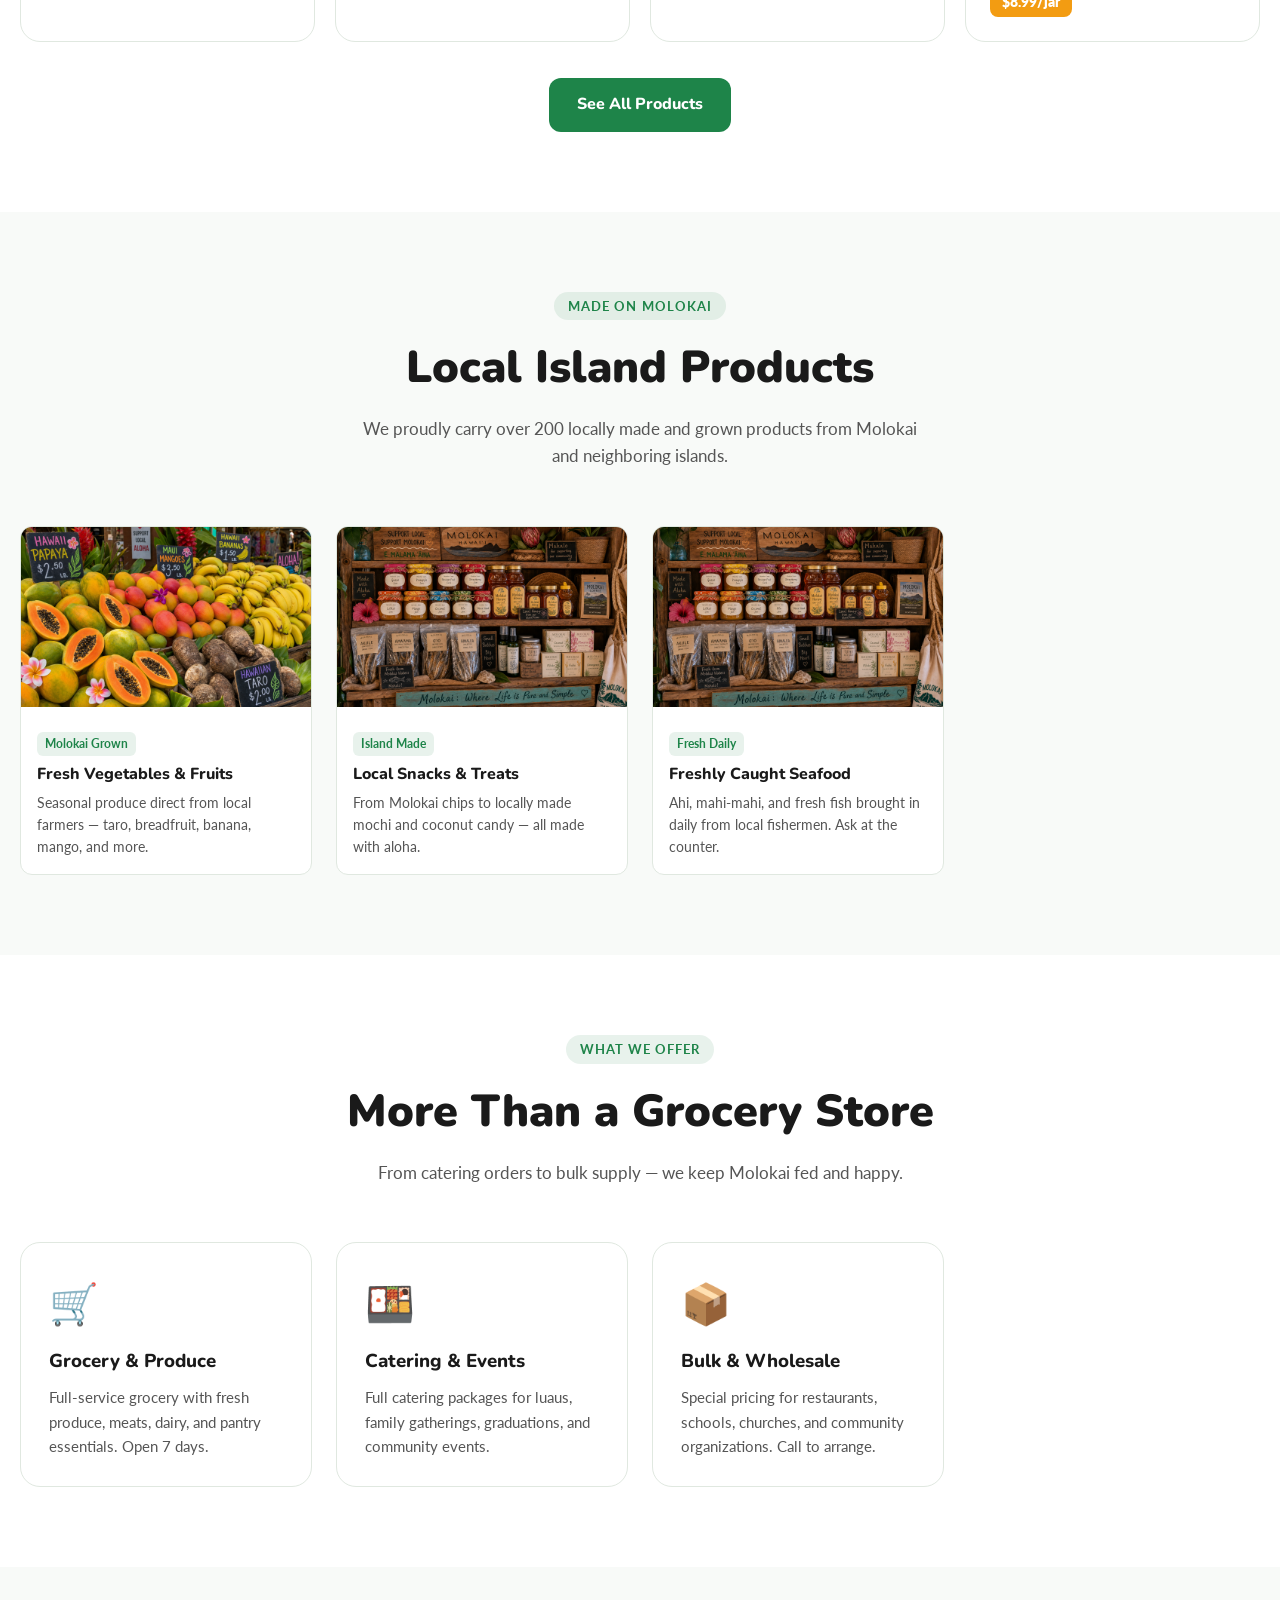
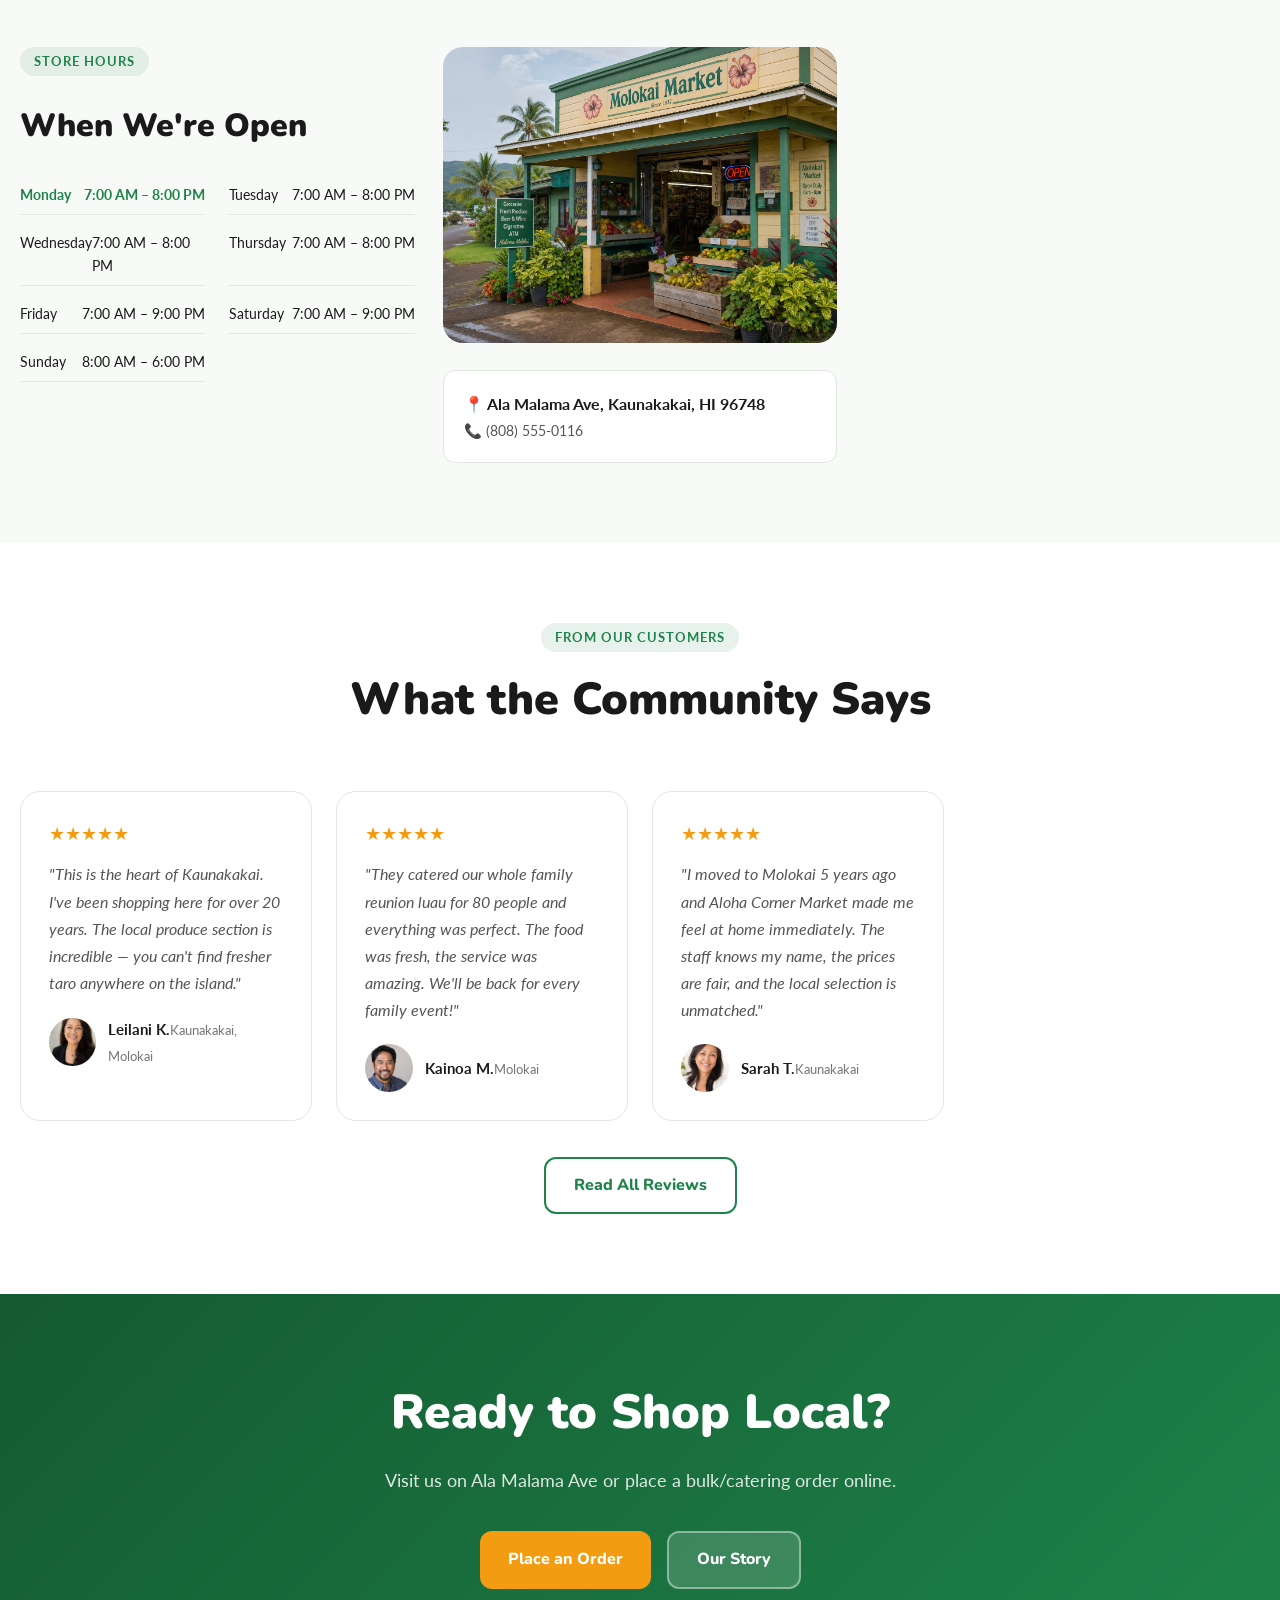
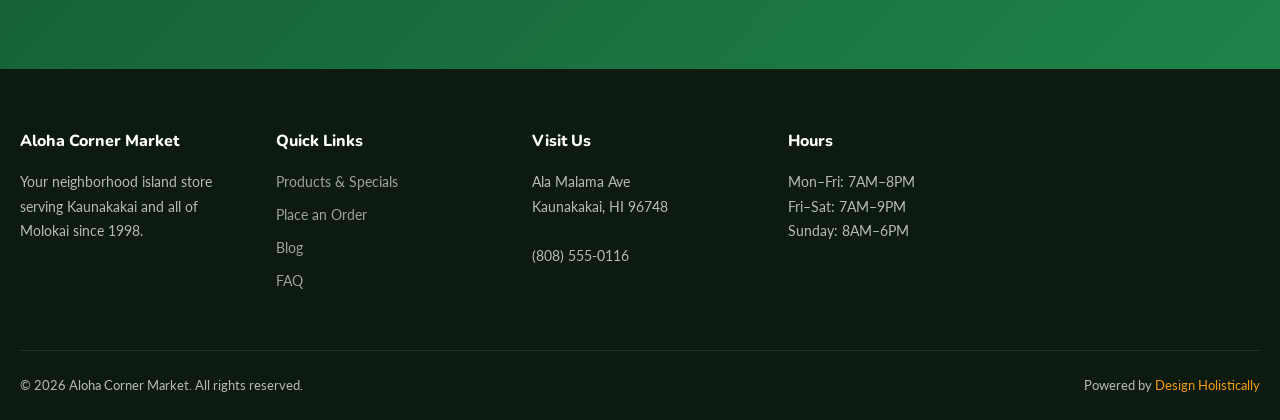
==== commit c8205b0d: "Initial commit: Aloha Corner Market — Hawaii sample site (Kaunakakai, Molokai)" ====
--- a/index.html
+++ b/index.html
@@ -6,10 +6,10 @@
 <meta name="description" content="Aloha Corner Market is Molokai's favorite neighborhood grocery store in Kaunakakai. Fresh local produce, island products, weekly specials, catering and bulk orders.">
 <meta property="og:title" content="Aloha Corner Market — Your Neighborhood Island Store">
 <meta property="og:description" content="Fresh local produce, island products & community spirit. Serving Kaunakakai, Molokai.">
-<meta property="og:image" content="https://picsum.photos/1200/630?random=1602">
+<meta property="og:image" content="images/hero.png">
 <meta property="og:type" content="website">
 <link rel="stylesheet" href="css/style.css">
-<script type="application/ld+json">{"@context":"https://schema.org","@type":"GroceryStore","name":"Aloha Corner Market","image":"https://picsum.photos/800/600?random=1603","address":{"@type":"PostalAddress","streetAddress":"Ala Malama Ave","addressLocality":"Kaunakakai","addressRegion":"HI","postalCode":"96748"},"telephone":"(808) 555-0116","openingHours":["Mo-Sa 07:00-20:00","Su 08:00-18:00"],"priceRange":"$"}</script>
+<script type="application/ld+json">{"@context":"https://schema.org","@type":"GroceryStore","name":"Aloha Corner Market","image":"images/hero.png","address":{"@type":"PostalAddress","streetAddress":"Ala Malama Ave","addressLocality":"Kaunakakai","addressRegion":"HI","postalCode":"96748"},"telephone":"(808) 555-0116","openingHours":["Mo-Sa 07:00-20:00","Su 08:00-18:00"],"priceRange":"$"}</script>
 </head>
 <body>
 <div class="specials-banner">🌟 Weekly Special: Fresh Molokai Sweet Potatoes — $1.49/lb! <a href="services.html">See all specials →</a></div>
@@ -86,19 +86,19 @@
     </div>
     <div class="grid-4">
       <div class="card fade-up">
-        <img src="https://picsum.photos/400/300?random=1604" alt="Sweet Potatoes" class="card-img">
+        <img src="images/service-produce.png" alt="Sweet Potatoes" class="card-img">
         <div class="card-body"><h3>Molokai Sweet Potatoes</h3><p>Grown right here on our island. Naturally sweet, nutritious, beloved.</p><span class="price-tag">$1.49/lb</span></div>
       </div>
       <div class="card fade-up">
-        <img src="https://picsum.photos/400/300?random=1605" alt="Taro" class="card-img">
+        <img src="images/service-produce.png" alt="Taro" class="card-img">
         <div class="card-body"><h3>Fresh Taro Root</h3><p>Locally harvested taro, perfect for poi or stir fry. Limited supply.</p><span class="price-tag">$2.29/lb</span></div>
       </div>
       <div class="card fade-up">
-        <img src="https://picsum.photos/400/300?random=1606" alt="Papaya" class="card-img">
+        <img src="images/service-produce.png" alt="Papaya" class="card-img">
         <div class="card-body"><h3>Ripe Papaya</h3><p>Tree-ripened papayas from local farms. Soft, sweet, and ready to eat.</p><span class="price-tag">$0.99 ea</span></div>
       </div>
       <div class="card fade-up">
-        <img src="https://picsum.photos/400/300?random=1607" alt="Local Honey" class="card-img">
+        <img src="images/service-local-goods.png" alt="Local Honey" class="card-img">
         <div class="card-body"><h3>Molokai Wildflower Honey</h3><p>Pure raw honey from Molokai's pristine beehives. A local treasure.</p><span class="price-tag">$8.99/jar</span></div>
       </div>
     </div>
@@ -116,7 +116,7 @@
     </div>
     <div class="grid-3">
       <div class="product-card fade-up">
-        <img src="https://picsum.photos/400/280?random=1608" alt="Local Produce">
+        <img src="images/service-produce.png" alt="Local Produce">
         <div class="product-card-body">
           <div class="local-tag">Molokai Grown</div>
           <h4>Fresh Vegetables & Fruits</h4>
@@ -124,7 +124,7 @@
         </div>
       </div>
       <div class="product-card fade-up">
-        <img src="https://picsum.photos/400/280?random=1609" alt="Island Snacks">
+        <img src="images/service-local-goods.png" alt="Island Snacks">
         <div class="product-card-body">
           <div class="local-tag">Island Made</div>
           <h4>Local Snacks & Treats</h4>
@@ -132,7 +132,7 @@
         </div>
       </div>
       <div class="product-card fade-up">
-        <img src="https://picsum.photos/400/280?random=1610" alt="Local Fish">
+        <img src="images/service-local-goods.png" alt="Local Fish">
         <div class="product-card-body">
           <div class="local-tag">Fresh Daily</div>
           <h4>Freshly Caught Seafood</h4>
@@ -189,7 +189,7 @@
         </div>
       </div>
       <div class="fade-up">
-        <img src="https://picsum.photos/600/400?random=1611" alt="Store exterior" style="width:100%;border-radius:var(--radius-lg);object-fit:cover;aspect-ratio:4/3;">
+        <img src="images/hero.png" alt="Store exterior" style="width:100%;border-radius:var(--radius-lg);object-fit:cover;aspect-ratio:4/3;">
         <div style="margin-top:20px;padding:20px;background:var(--bg-card);border:1px solid var(--border);border-radius:var(--radius)">
           <strong style="font-size:1rem">📍 Ala Malama Ave, Kaunakakai, HI 96748</strong><br>
           <span style="color:var(--text-muted);font-size:0.9rem">📞 (808) 555-0116</span>
@@ -210,17 +210,17 @@
       <div class="testimonial-card fade-up">
         <div class="stars">★★★★★</div>
         <p>"This is the heart of Kaunakakai. I've been shopping here for over 20 years. The local produce section is incredible — you can't find fresher taro anywhere on the island."</p>
-        <div class="testi-author"><img src="https://picsum.photos/48/48?random=1612" alt="Leilani K"><div><strong>Leilani K.</strong><span>Kaunakakai, Molokai</span></div></div>
+        <div class="testi-author"><img src="images/avatar-1.png" alt="Leilani K"><div><strong>Leilani K.</strong><span>Kaunakakai, Molokai</span></div></div>
       </div>
       <div class="testimonial-card fade-up">
         <div class="stars">★★★★★</div>
         <p>"They catered our whole family reunion luau for 80 people and everything was perfect. The food was fresh, the service was amazing. We'll be back for every family event!"</p>
-        <div class="testi-author"><img src="https://picsum.photos/48/48?random=1613" alt="Kainoa M"><div><strong>Kainoa M.</strong><span>Molokai</span></div></div>
+        <div class="testi-author"><img src="images/avatar-2.png" alt="Kainoa M"><div><strong>Kainoa M.</strong><span>Molokai</span></div></div>
       </div>
       <div class="testimonial-card fade-up">
         <div class="stars">★★★★★</div>
         <p>"I moved to Molokai 5 years ago and Aloha Corner Market made me feel at home immediately. The staff knows my name, the prices are fair, and the local selection is unmatched."</p>
-        <div class="testi-author"><img src="https://picsum.photos/48/48?random=1614" alt="Sarah T"><div><strong>Sarah T.</strong><span>Kaunakakai</span></div></div>
+        <div class="testi-author"><img src="images/avatar-3.png" alt="Sarah T"><div><strong>Sarah T.</strong><span>Kaunakakai</span></div></div>
       </div>
     </div>
     <div style="text-align:center;margin-top:36px"><a href="reviews.html" class="btn btn-outline">Read All Reviews</a></div>
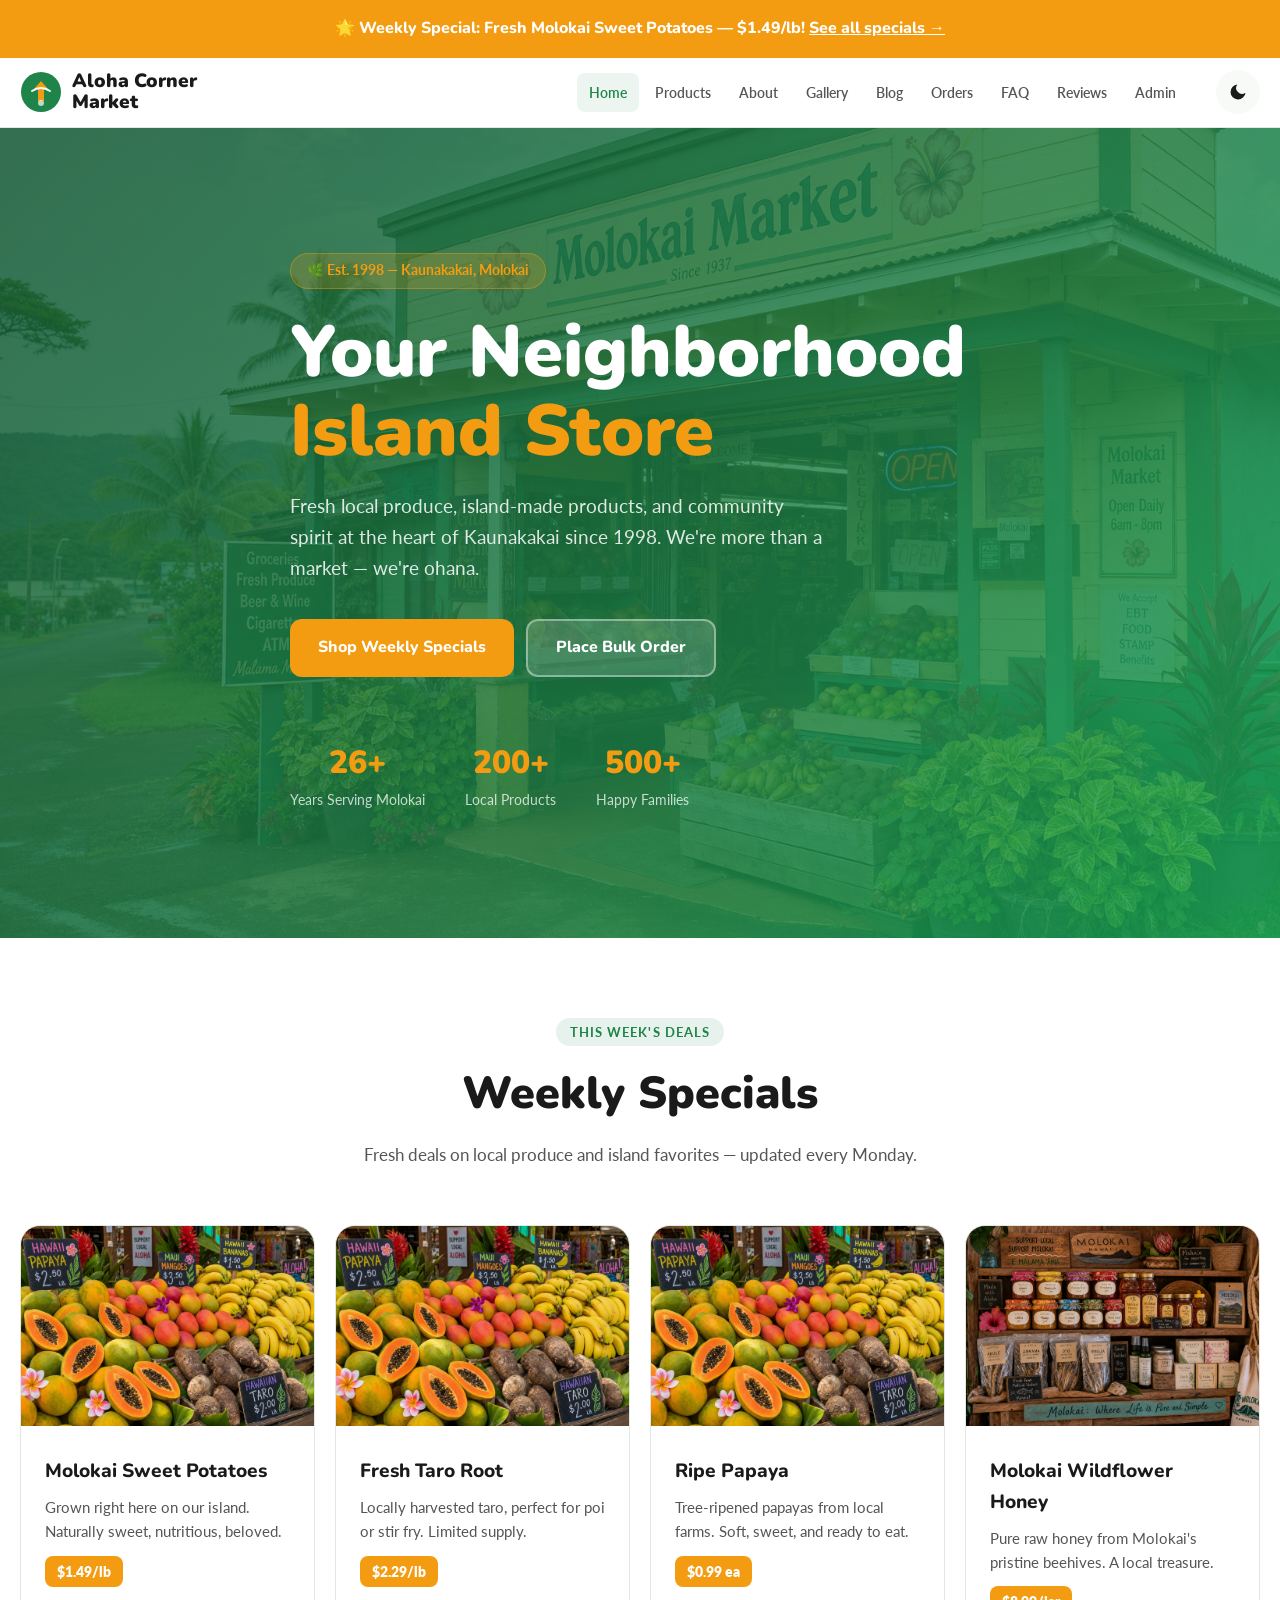
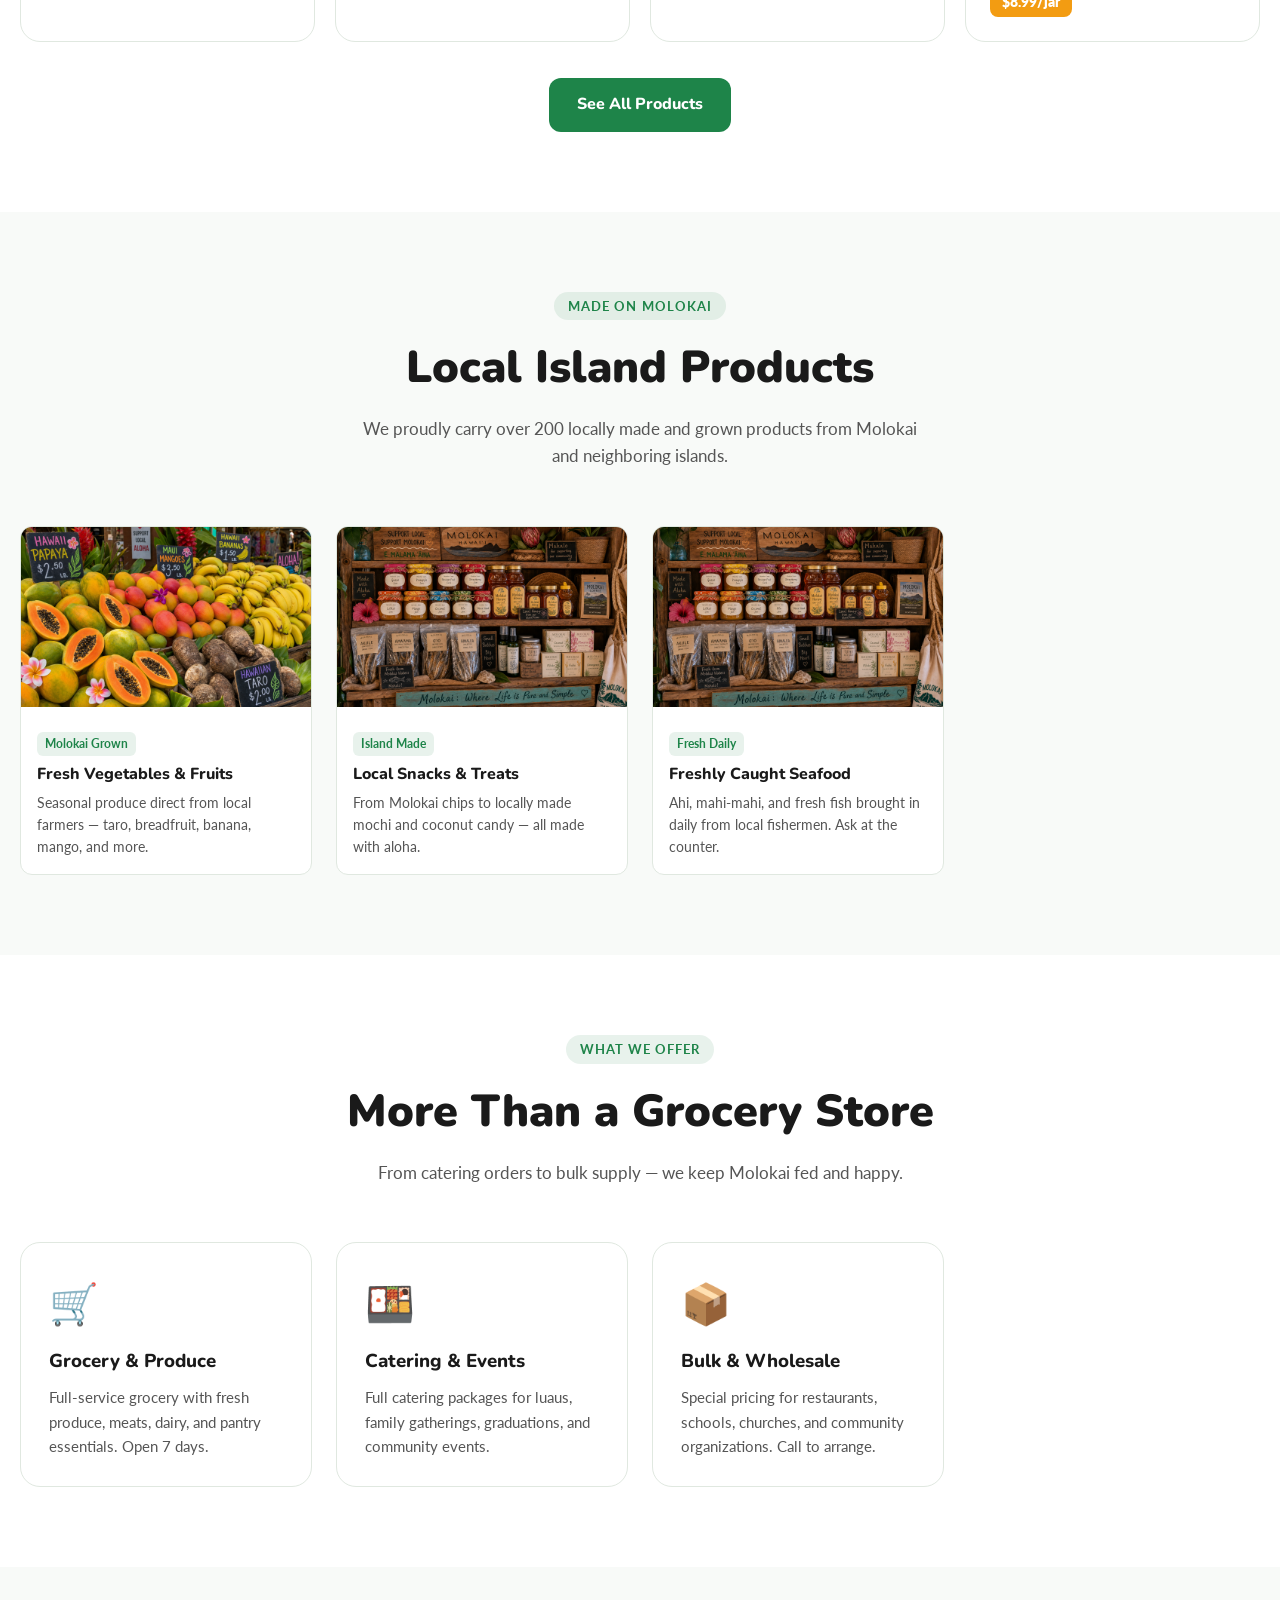
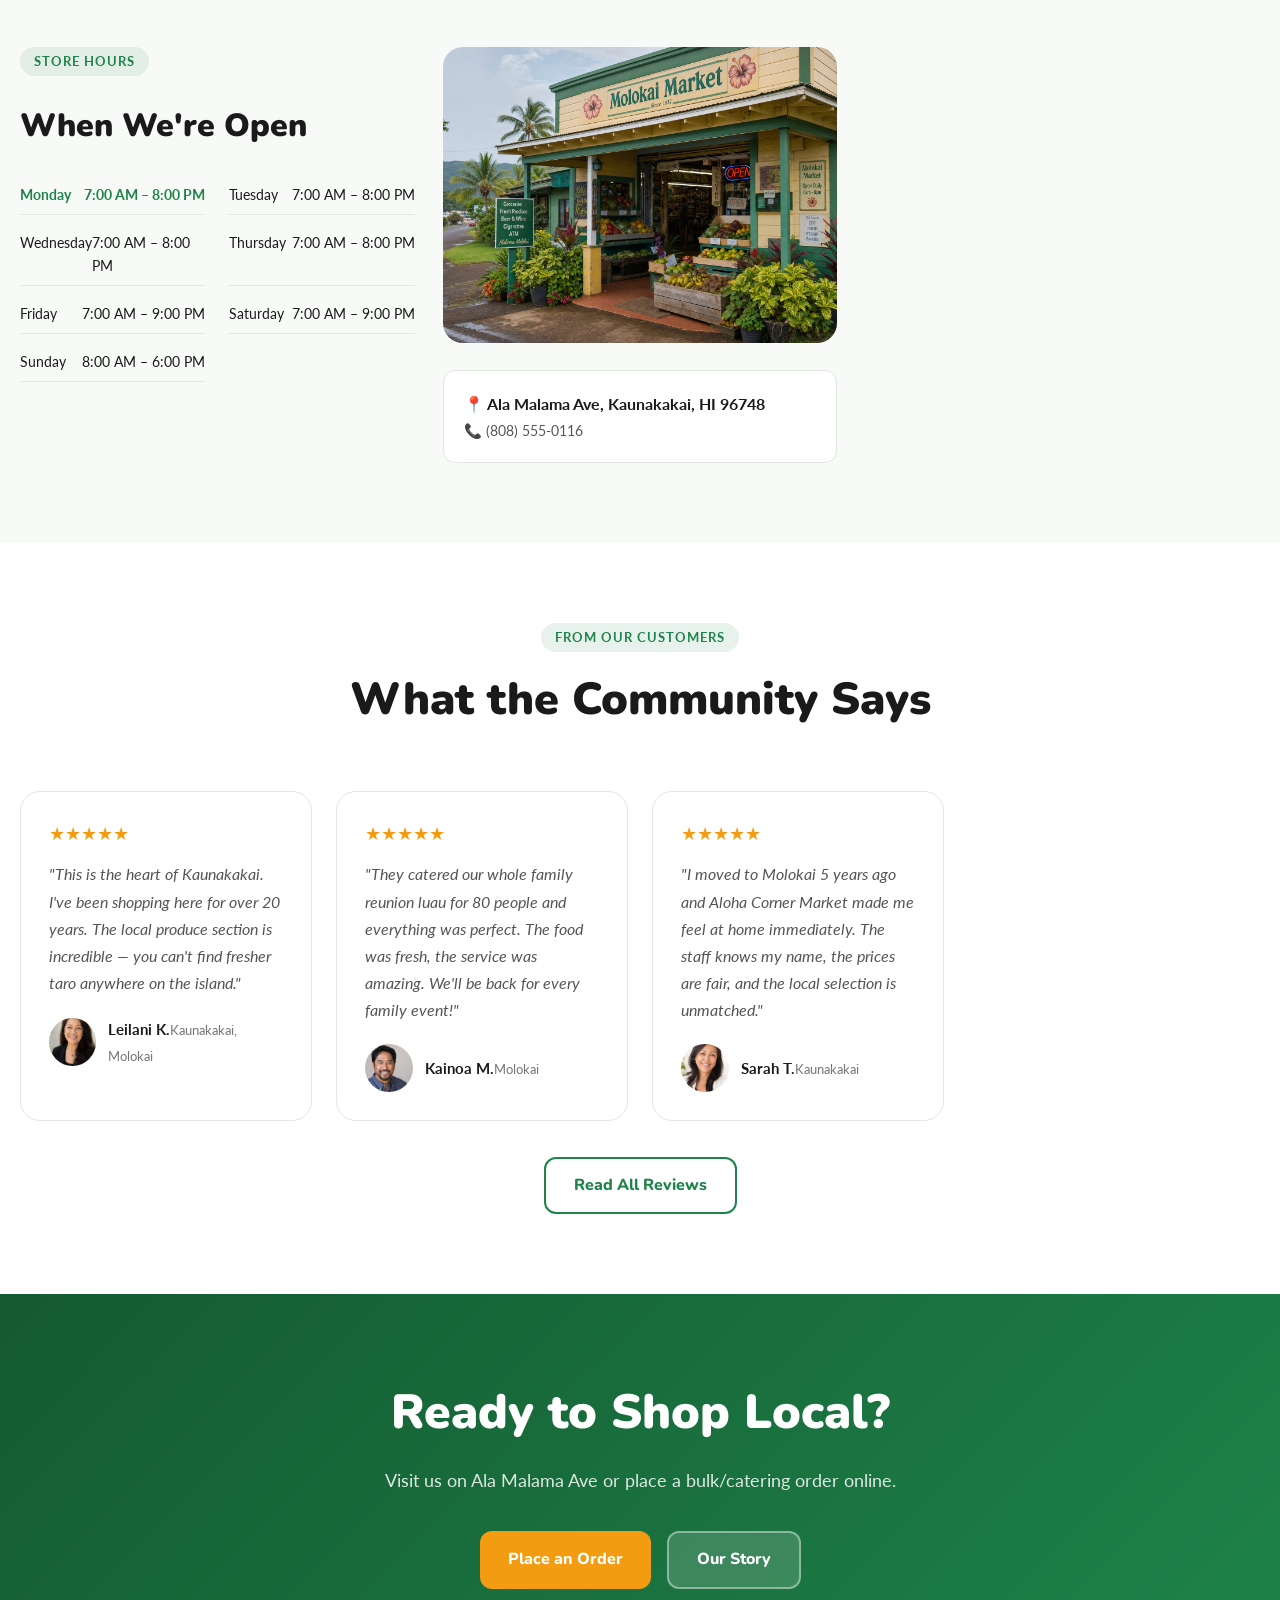
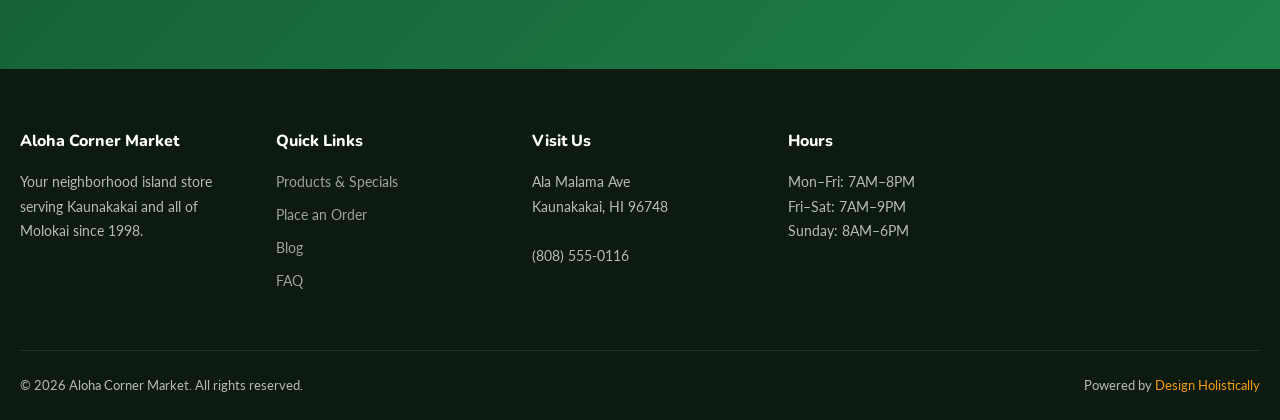
==== commit f88b38e8: "feat: replace all picsum placeholders with AI-generated photorealistic images" ====
--- a/index.html
+++ b/index.html
@@ -59,7 +59,7 @@
 </nav>
 
 <section class="hero">
-  <div class="hero-bg"></div>
+  <div class="hero-bg"><img src="images/hero.png" alt="Aloha Corner Market Hawaii" loading="eager" style="width:100%;height:100%;object-fit:cover;position:absolute;inset:0;"></div>
   <div class="hero-content">
     <div class="hero-badge">🌿 Est. 1998 — Kaunakakai, Molokai</div>
     <h1>Your Neighborhood <span>Island Store</span></h1>
--- a/css/style.css
+++ b/css/style.css
@@ -80,7 +80,7 @@
 
 /* HERO */
 .hero { min-height: 90vh; display: flex; align-items: center; position: relative; overflow: hidden; background: linear-gradient(135deg, var(--primary-dark) 0%, var(--primary) 60%, #1aab5a 100%); }
-.hero-bg { position: absolute; inset: 0; background-image: url('https://picsum.photos/1280/900?random=1601'); background-size: cover; background-position: center; opacity: 0.18; }
+.hero-bg { position: absolute; inset: 0; background-image: url('../images/hero.png'); background-size: cover; background-position: center; opacity: 0.18; }
 .hero-content { position: relative; z-index: 2; max-width: 1280px; margin: 0 auto; padding: 80px 20px; }
 .hero-badge { display: inline-flex; align-items: center; gap: 8px; background: rgba(243,156,18,0.2); border: 1px solid rgba(243,156,18,0.4); color: var(--accent); padding: 6px 16px; border-radius: 100px; font-weight: 700; font-size: 0.85rem; margin-bottom: 24px; }
 .hero h1 { font-family: 'Nunito', sans-serif; font-weight: 900; font-size: clamp(2.4rem, 6vw, 4.5rem); color: #fff; line-height: 1.1; margin-bottom: 20px; max-width: 700px; }
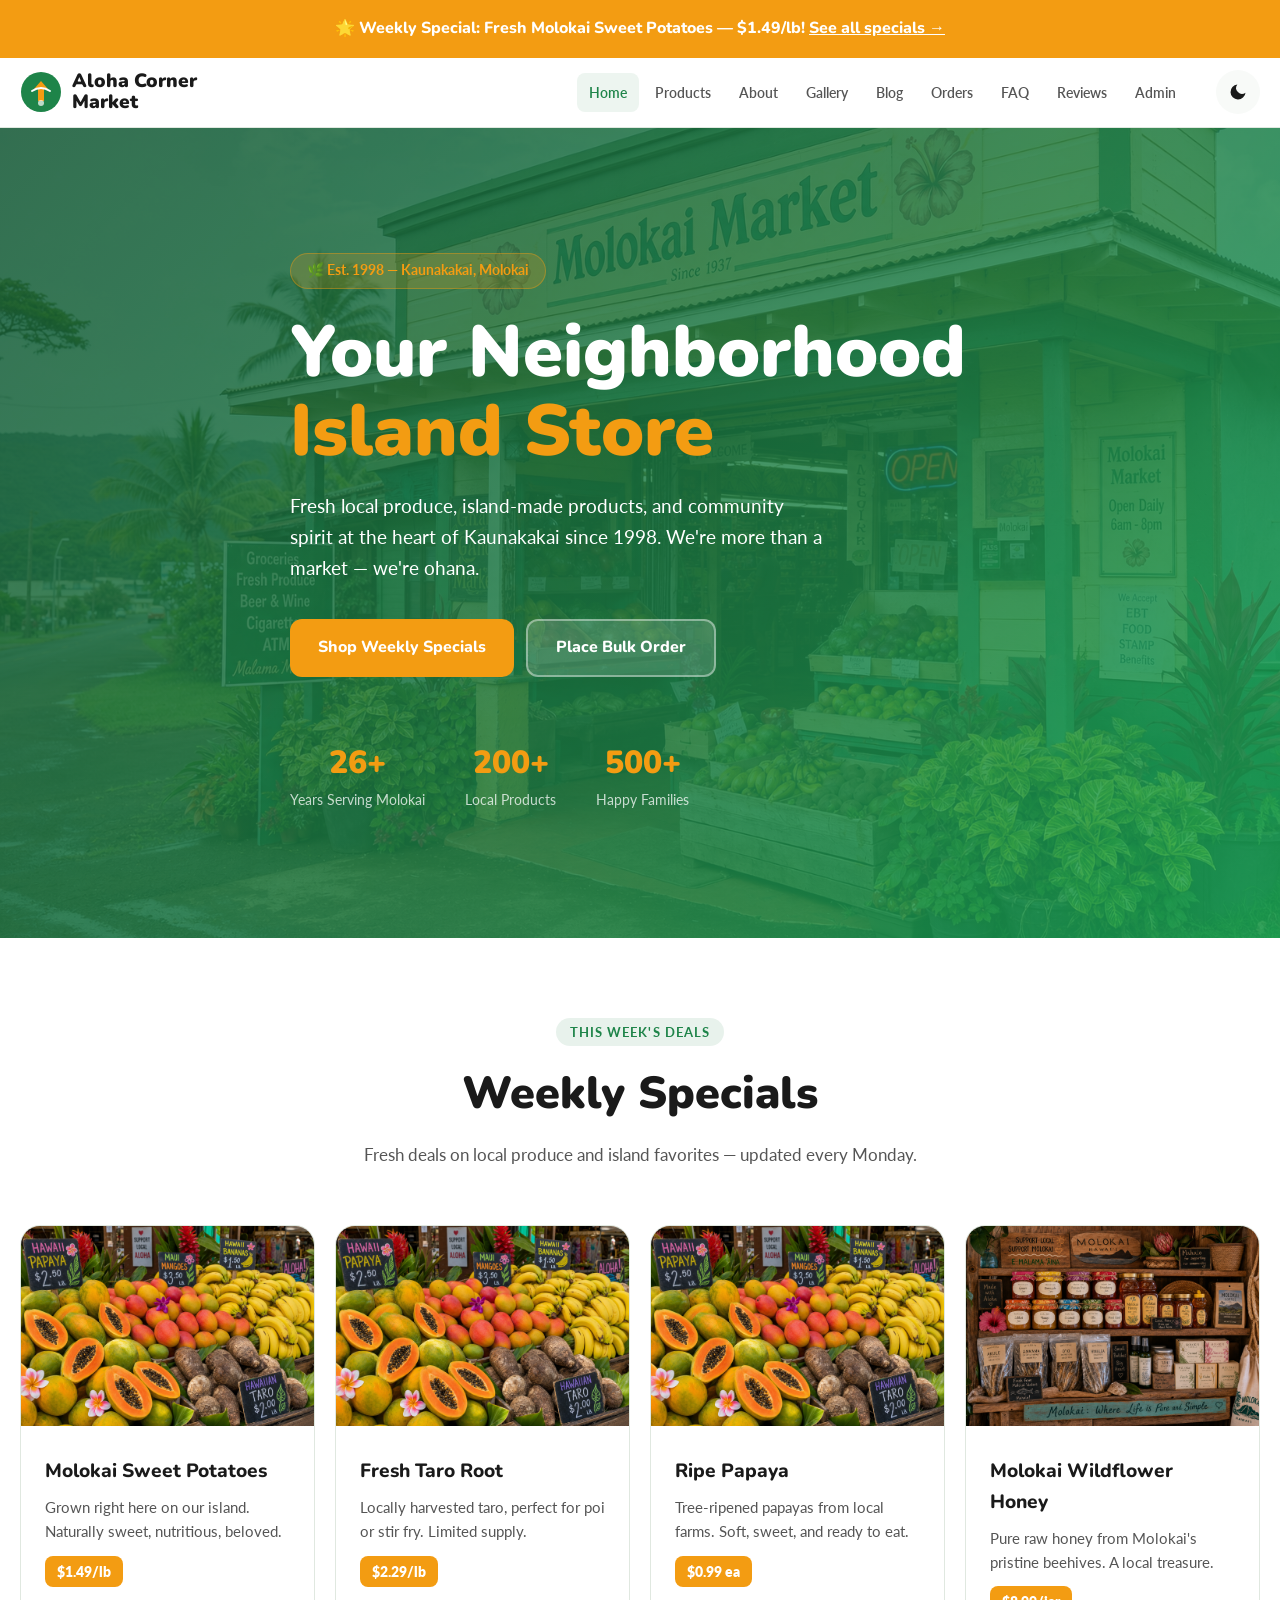
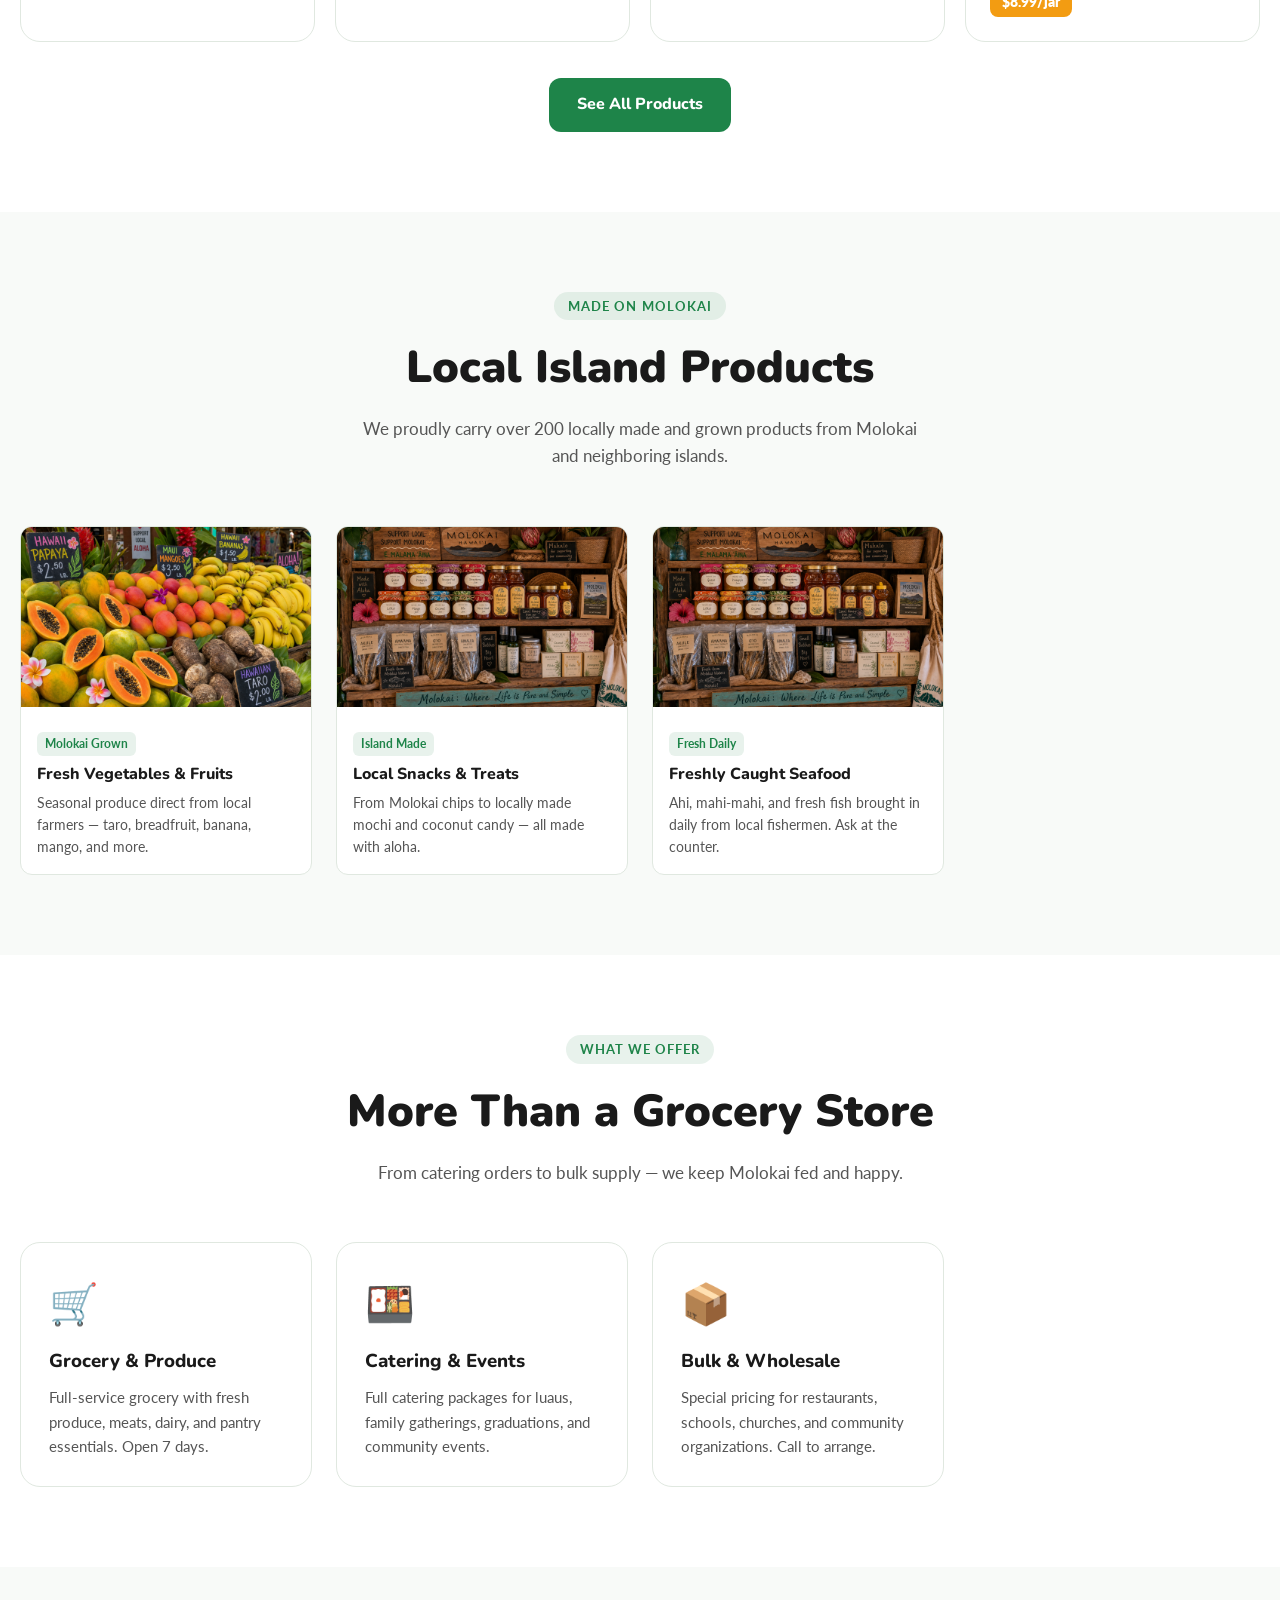
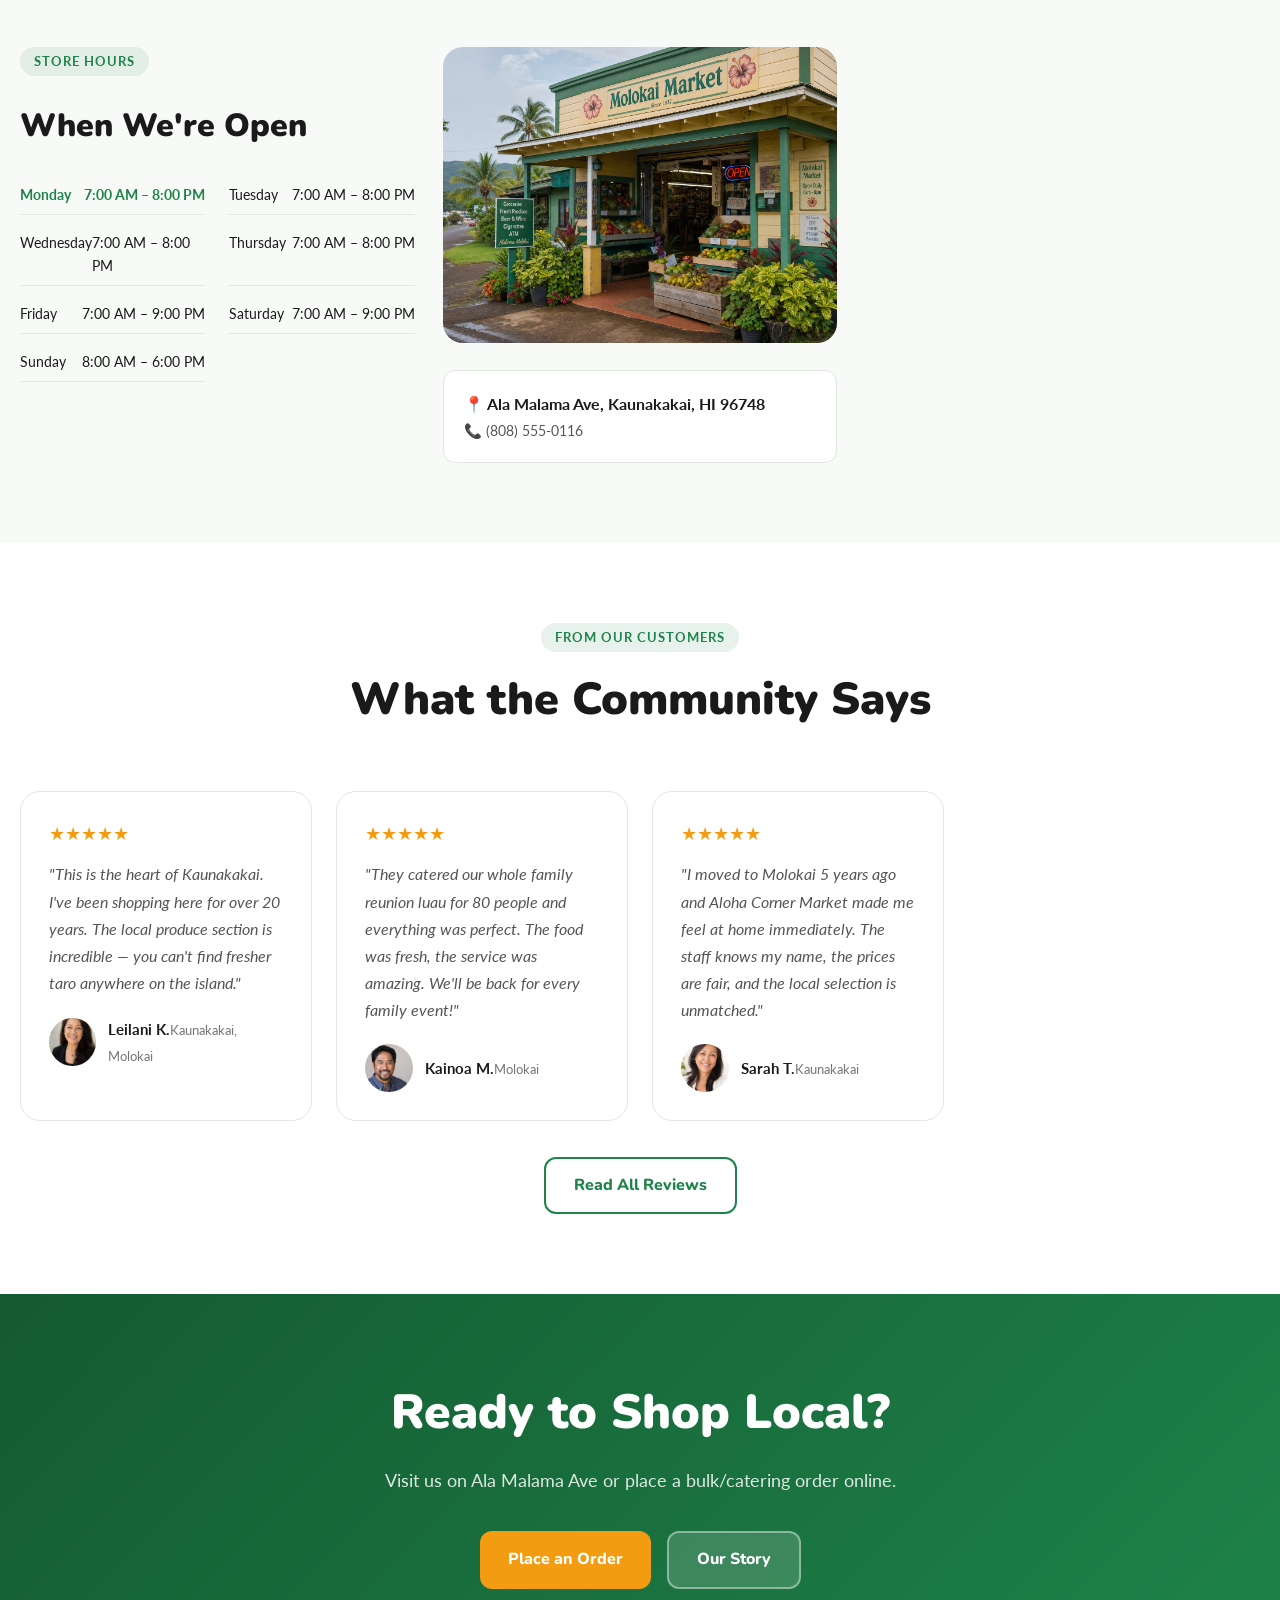
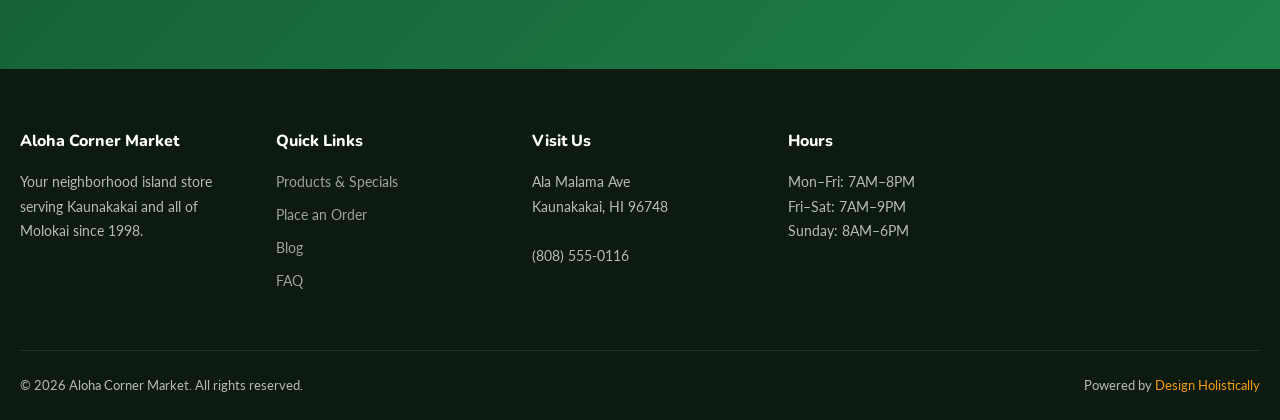
==== commit 29b357db: "feat: replace all picsum placeholders with AI-generated photorealistic images" ====
--- a/index.html
+++ b/index.html
@@ -10,6 +10,10 @@
 <meta property="og:type" content="website">
 <link rel="stylesheet" href="css/style.css">
 <script type="application/ld+json">{"@context":"https://schema.org","@type":"GroceryStore","name":"Aloha Corner Market","image":"images/hero.png","address":{"@type":"PostalAddress","streetAddress":"Ala Malama Ave","addressLocality":"Kaunakakai","addressRegion":"HI","postalCode":"96748"},"telephone":"(808) 555-0116","openingHours":["Mo-Sa 07:00-20:00","Su 08:00-18:00"],"priceRange":"$"}</script>
+  <link rel="icon" type="image/x-icon" href="images/favicon.ico">
+  <link rel="icon" type="image/png" sizes="32x32" href="images/favicon-32x32.png">
+  <link rel="icon" type="image/png" sizes="16x16" href="images/favicon-16x16.png">
+  <link rel="apple-touch-icon" sizes="180x180" href="images/apple-touch-icon.png">
 </head>
 <body>
 <div class="specials-banner">🌟 Weekly Special: Fresh Molokai Sweet Potatoes — $1.49/lb! <a href="services.html">See all specials →</a></div>
--- a/css/style.css
+++ b/css/style.css
@@ -301,3 +301,8 @@
   .step-line { width: 30px; }
   .footer-bottom { flex-direction: column; text-align: center; }
 }
+
+.hero h1, .hero p, .hero-content, .hero .eyebrow-label, .hero .tag { color: #fff !important; }
+
+[data-theme="dark"] .hero { background: transparent !important; }
+[data-theme="dark"] .hero-bg img { opacity: 1 !important; }
